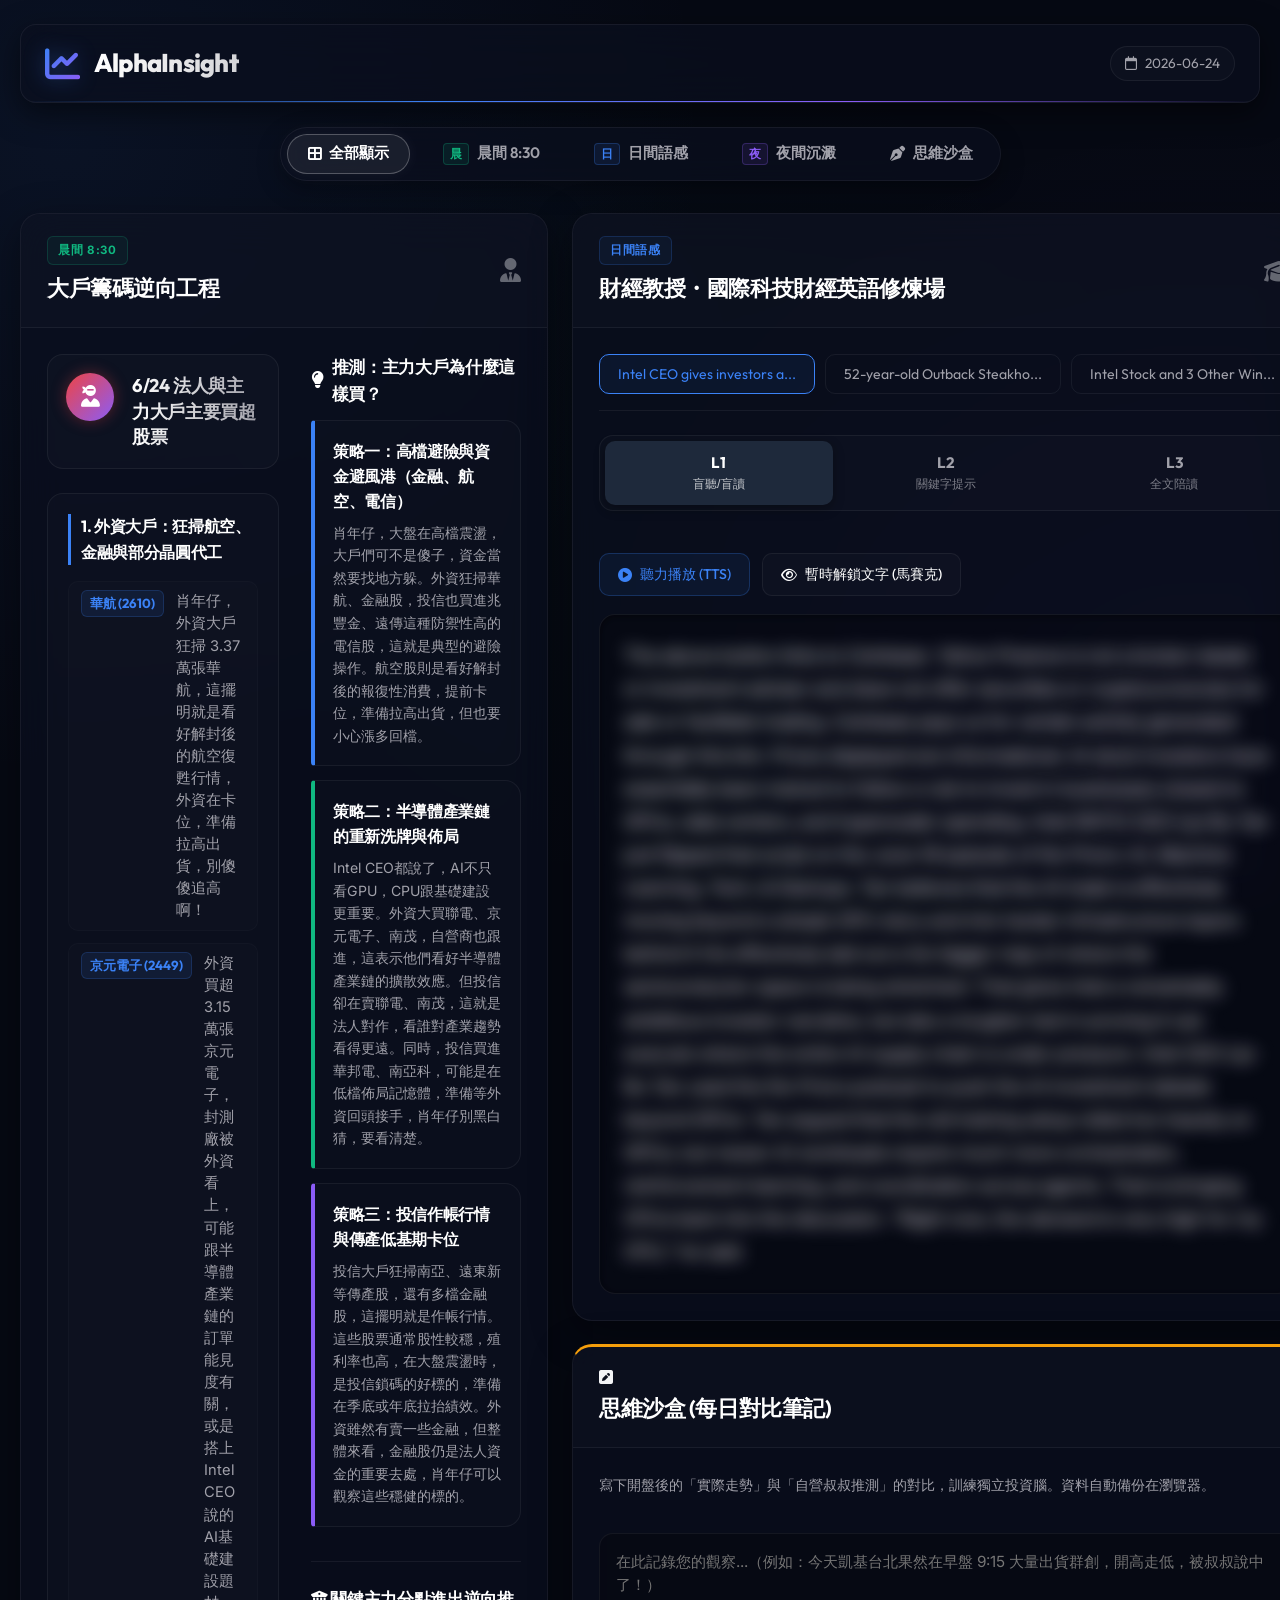
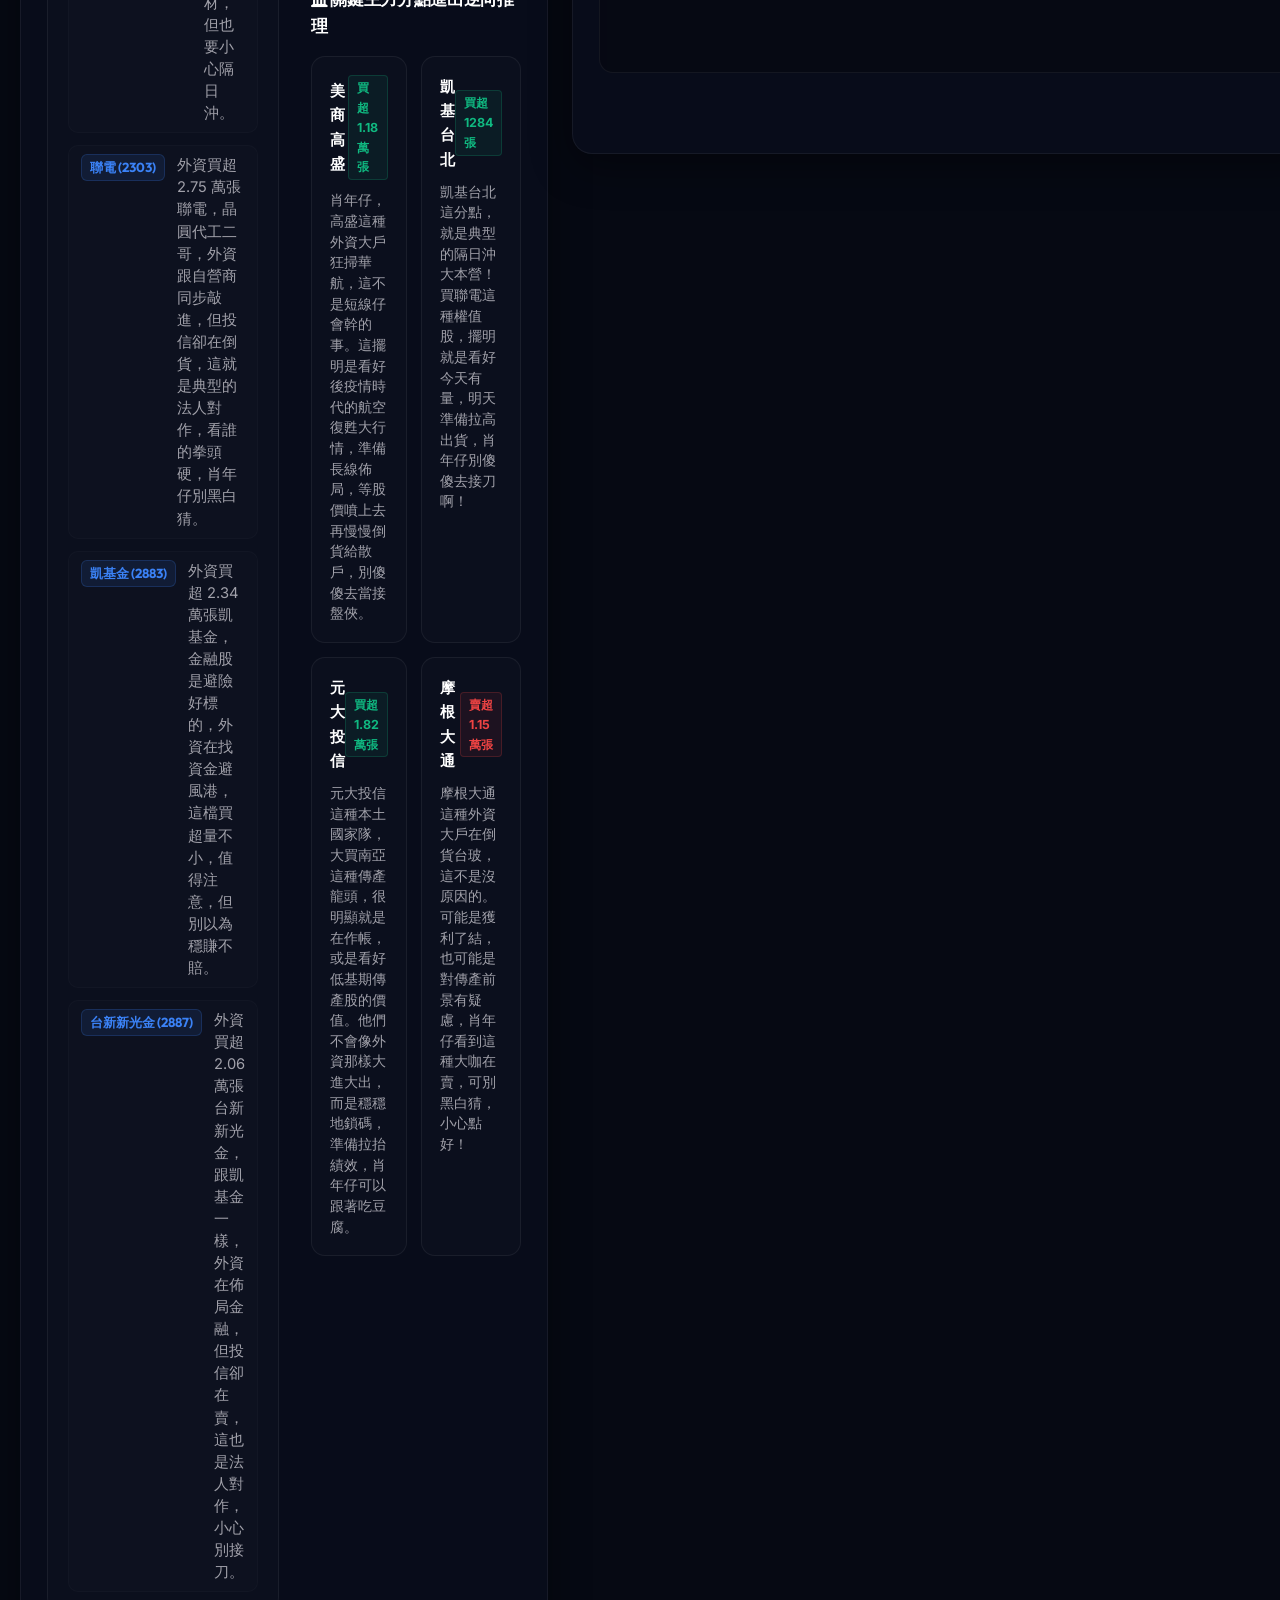
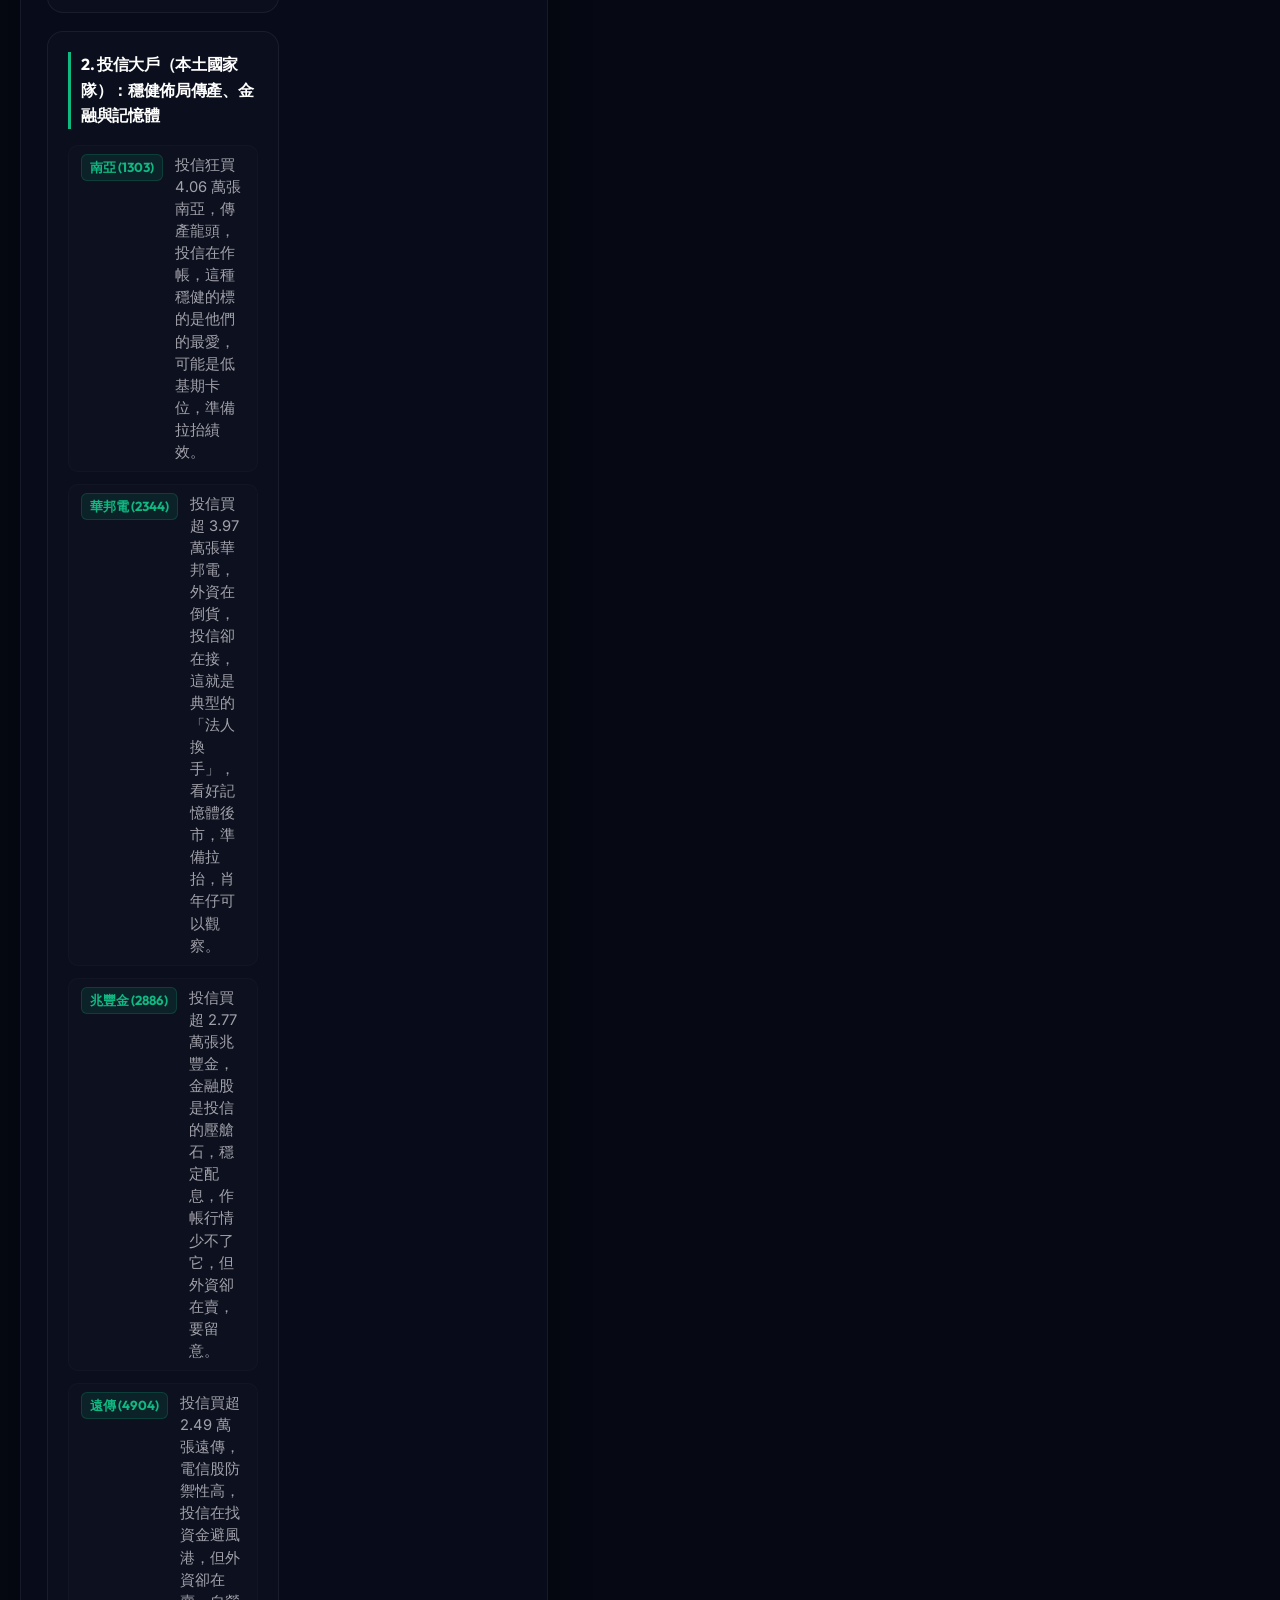
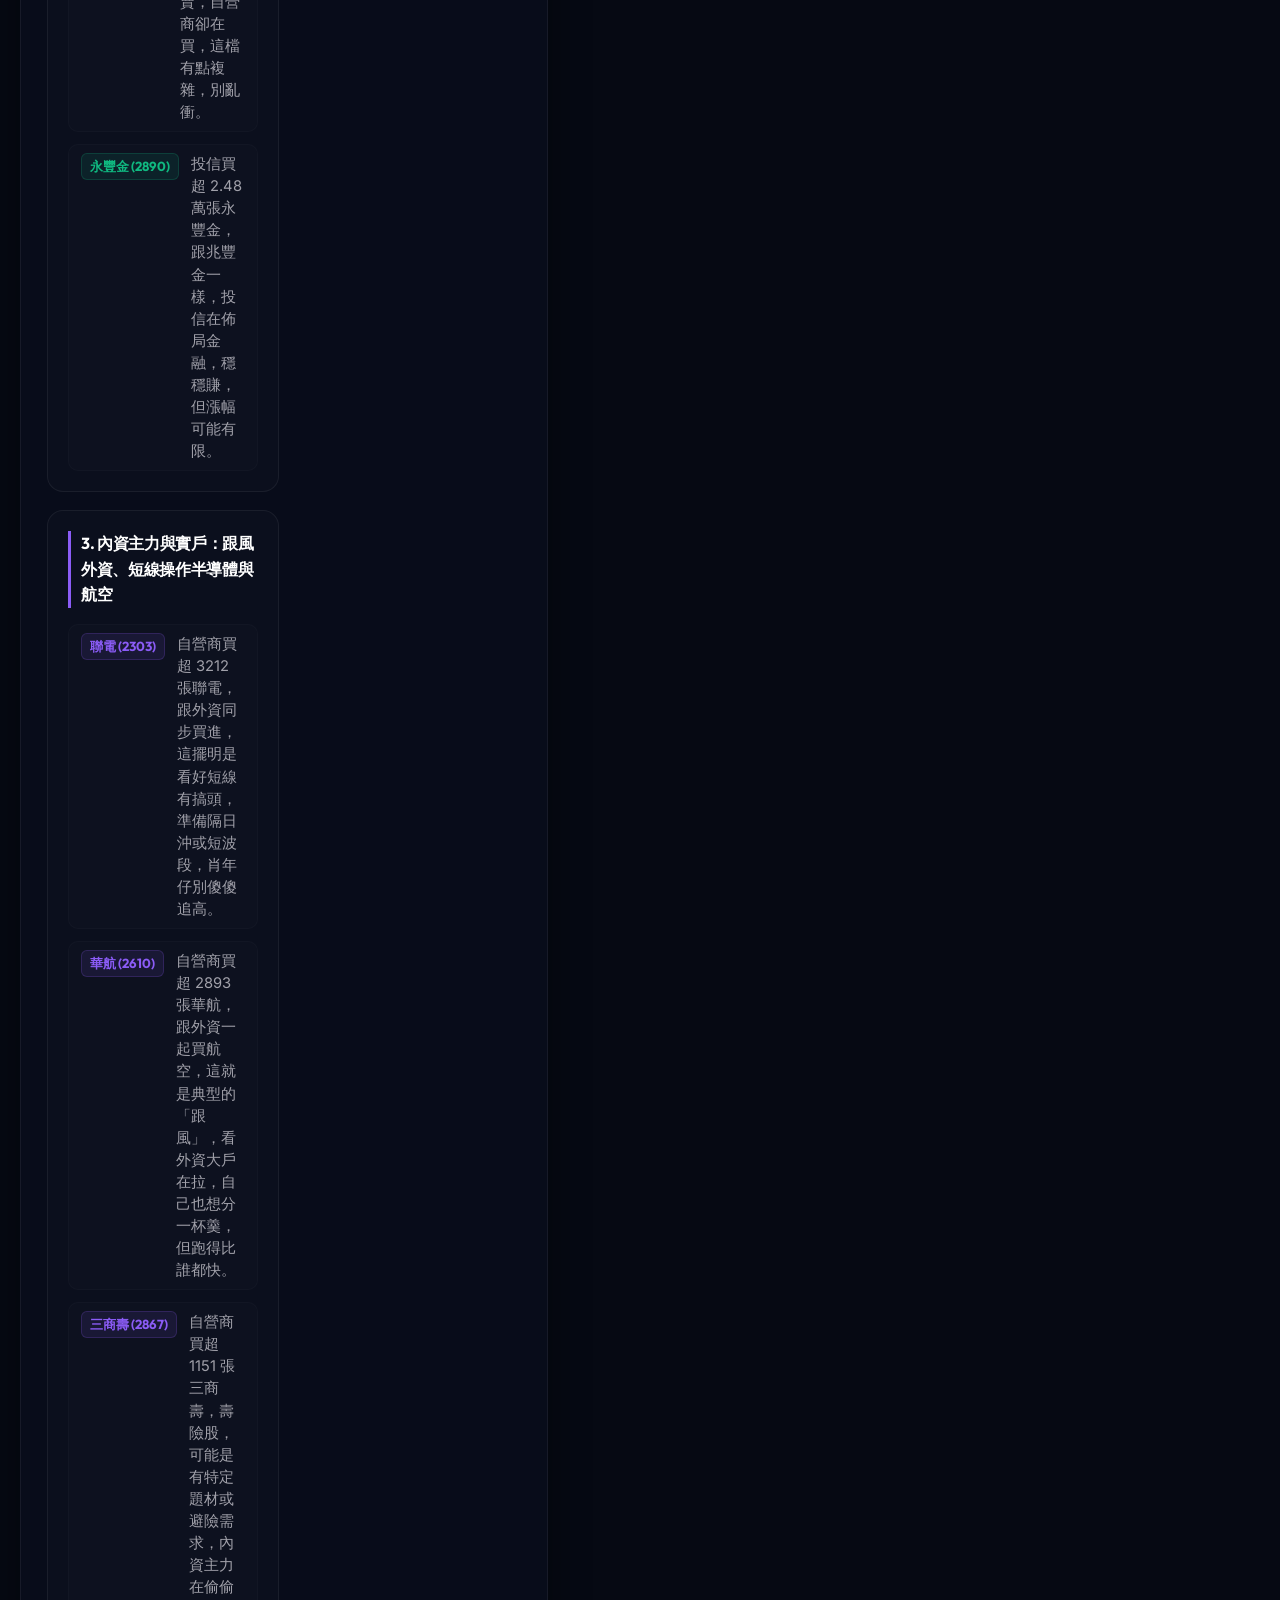
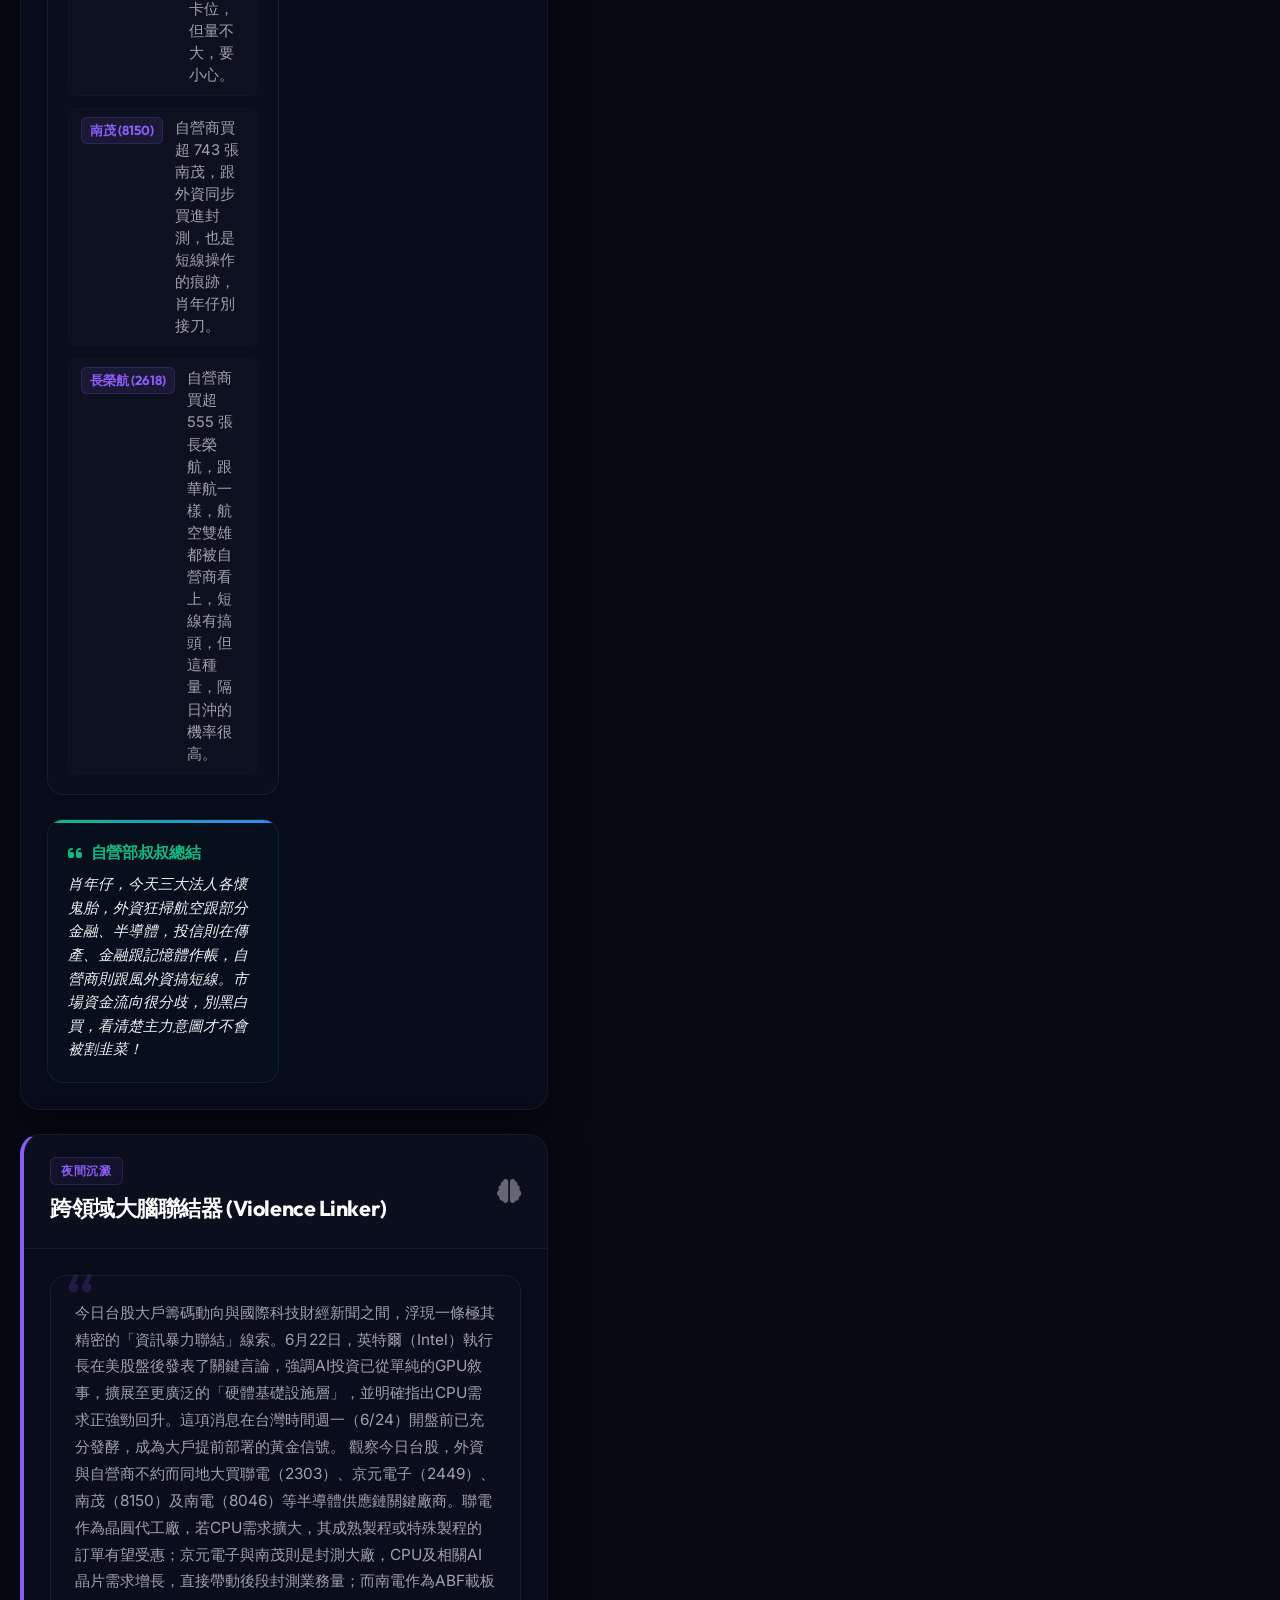
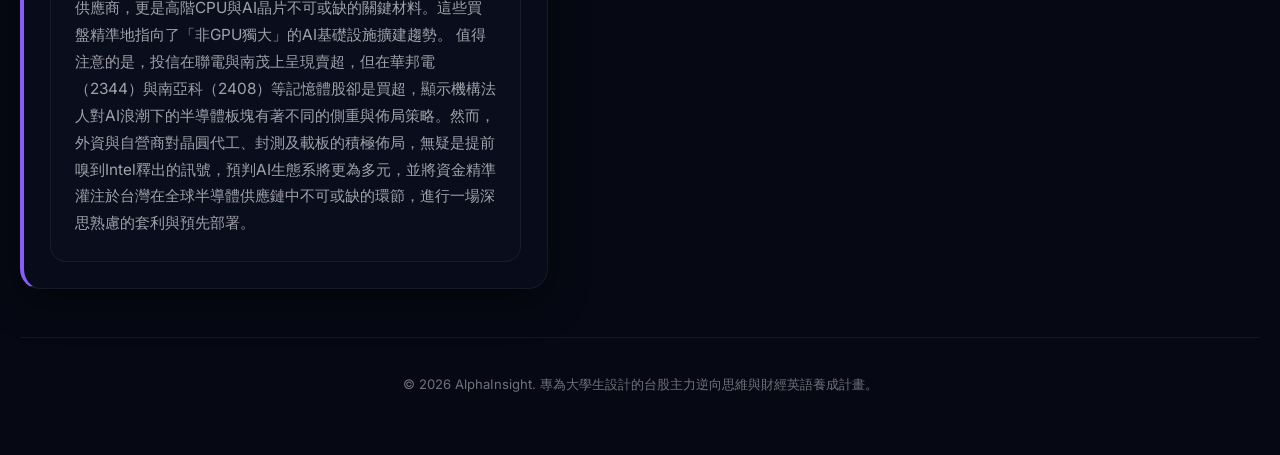
==== index.html @ b0c9b26d "Deploying to gh-pages from @ uni-cpu586/alphainsight@78f1c4bc08193bff421b26af1b3783ebb922b5e4 🚀" ====
<!DOCTYPE html>
<html lang="zh-TW">
<head>
    <meta charset="UTF-8">
    <meta name="viewport" content="width=device-width, initial-scale=1.0">
    <title>AlphaInsight</title>
    <meta name="description" content="結合台股大戶操盤思維逆向工程與國際財經科技英語語感訓練的單頁 Dashboard。">
    <!-- Google Fonts -->
    <link rel="preconnect" href="https://fonts.googleapis.com">
    <link rel="preconnect" href="https://fonts.gstatic.com" crossorigin>
    <link href="https://fonts.googleapis.com/css2?family=Inter:wght@300;400;500;600;700&family=Outfit:wght@400;500;600;700;800&display=swap" rel="stylesheet">
    <!-- FontAwesome for icons -->
    <link rel="stylesheet" href="https://cdnjs.cloudflare.com/ajax/libs/font-awesome/6.4.0/css/all.min.css">
    <link rel="stylesheet" href="style.css">
</head>
<body>
    <div class="app-container">
        <!-- Header -->
        <header class="app-header">
            <div class="logo-area">
                <i class="fa-solid fa-chart-line logo-icon"></i>
                <div class="logo-text">
                    <h1>AlphaInsight</h1>
                </div>
            </div>
            <div class="header-meta">
                <div class="meta-item">
                    <i class="fa-regular fa-calendar"></i>
                    <span id="insight-date">讀取中...</span>
                </div>
            </div>
        </header>

        <!-- View Selector / Nav Tabs -->
        <nav class="view-selector-container">
            <div class="view-tabs">
                <button class="view-tab-btn active" data-view="all">
                    <i class="fa-solid fa-border-all"></i> 全部顯示
                </button>
                <button class="view-tab-btn" data-view="morning">
                    <span class="view-badge view-badge-morning">晨</span> 晨間 8:30
                </button>
                <button class="view-tab-btn" data-view="english">
                    <span class="view-badge view-badge-daytime">日</span> 日間語感
                </button>
                <button class="view-tab-btn" data-view="night">
                    <span class="view-badge view-badge-night">夜</span> 夜間沉澱
                </button>
                <button class="view-tab-btn" data-view="sandbox">
                    <i class="fa-solid fa-pen-nib"></i> 思維沙盒
                </button>
            </div>
        </nav>

        <!-- Main Dashboard Layout -->
        <main class="app-main">
            <!-- Left Column: Stocks & Links -->
            <div class="main-column left-column">
                
                <!-- Section 1: Morning Stock Uncle -->
                <section class="dashboard-card stock-section" id="morning-stock">
                    <div class="card-header">
                        <div class="card-title">
                            <span class="badge badge-morning">晨間 8:30</span>
                            <h2>大戶籌碼逆向工程</h2>
                        </div>
                        <i class="fa-solid fa-user-tie header-card-icon"></i>
                    </div>
                    
                    <div class="card-content morning-content-grid">
                        <div class="morning-left-col">
                            <!-- Uncle Sentiment -->
                            <div class="uncle-sentiment-box">
                                <div class="uncle-avatar">
                                    <i class="fa-solid fa-user-ninja"></i>
                                </div>
                                <div class="sentiment-speech">
                                    <h3 id="uncle-report-header" class="report-header">正在逆向分析主力籌碼中...</h3>
                                </div>
                            </div>

                            <!-- Buyer Groups Section -->
                            <div class="uncle-report-section">
                                <div id="buyer-groups-container" class="buyer-groups-grid">
                                    <div class="loading-spinner"><i class="fa-solid fa-circle-notch fa-spin"></i> 正在生成大戶分組明細...</div>
                                </div>
                            </div>

                            <!-- Summary Section -->
                            <div class="uncle-summary-box" id="uncle-summary-container">
                                <h4><i class="fa-solid fa-quote-left"></i> 自營部叔叔總結</h4>
                                <p id="uncle-summary-text">正在整合操盤思維...</p>
                            </div>
                        </div>

                        <div class="morning-right-col">
                            <!-- Strategic Rationale Section -->
                            <div class="uncle-report-section strategies-section">
                                <h3><i class="fa-solid fa-lightbulb"></i> 推測：主力大戶為什麼這樣買？</h3>
                                <div id="strategies-container" class="strategies-grid">
                                    <div class="loading-spinner"><i class="fa-solid fa-circle-notch fa-spin"></i> 正在剖析大戶操盤策略...</div>
                                </div>
                            </div>

                            <!-- Top Brokerage Analysis list -->
                            <div class="analysis-group brokerage-tracker-group">
                                <h3 class="brokerage-tracker-title"><i class="fa-solid fa-building-columns"></i> 關鍵主力分點進出逆向推理</h3>
                                <div id="brokerages-list" class="brokerage-grid">
                                    <div class="loading-spinner"><i class="fa-solid fa-circle-notch fa-spin"></i> 載入分點資料中...</div>
                                </div>
                            </div>
                        </div>
                    </div>
                </section>

                <!-- Section 3: Night Market Linker -->
                <section class="dashboard-card linker-section" id="night-linker">
                    <div class="card-header">
                        <div class="card-title">
                            <span class="badge badge-night">夜間沉澱</span>
                            <h2>跨領域大腦聯結器 (Violence Linker)</h2>
                        </div>
                        <i class="fa-solid fa-brain header-card-icon"></i>
                    </div>
                    <div class="card-content">
                        <p id="linker-insight-text" class="linker-text">
                            正在暴力聯結晨間台股大戶動作與國際科技新聞...
                        </p>
                    </div>
                </section>

            </div>

            <!-- Right Column: English Professor & Sandbox -->
            <div class="main-column right-column">
                
                <!-- Section 2: Daytime English Professor -->
                <section class="dashboard-card english-section" id="daytime-english">
                    <div class="card-header">
                        <div class="card-title">
                            <span class="badge badge-daytime">日間語感</span>
                            <h2>財經教授・國際科技財經英語修煉場</h2>
                        </div>
                        <i class="fa-solid fa-graduation-cap header-card-icon"></i>
                    </div>

                    <div class="card-content">
                        <!-- News Selector (if multiple news items exist) -->
                        <div class="news-tabs" id="news-selector">
                            <!-- Dynamically loaded tabs -->
                        </div>

                        <!-- Level Switcher -->
                        <div class="level-switcher">
                            <button class="level-btn active" id="btn-level1" data-level="1">
                                <span class="btn-num">L1</span>
                                <span class="btn-txt">盲聽/盲讀</span>
                            </button>
                            <button class="level-btn" id="btn-level2" data-level="2">
                                <span class="btn-num">L2</span>
                                <span class="btn-txt">關鍵字提示</span>
                            </button>
                            <button class="level-btn" id="btn-level3" data-level="3">
                                <span class="btn-num">L3</span>
                                <span class="btn-txt">全文陪讀</span>
                            </button>
                        </div>

                        <!-- Training Area -->
                        <div class="training-display">
                            
                            <!-- Level 1: Blind Reading & Listening -->
                            <div class="level-panel active" id="panel-level1">
                                <div class="blind-controls">
                                    <button class="control-btn play-btn" id="tts-play-btn" title="播放語音">
                                        <i class="fa-solid fa-circle-play"></i> 聽力播放 (TTS)
                                    </button>
                                    <button class="control-btn stop-btn" id="tts-stop-btn" title="停止播放" style="display:none;">
                                        <i class="fa-solid fa-circle-stop"></i> 停止
                                    </button>
                                    <button class="control-btn peek-btn" id="peek-btn">
                                        <i class="fa-regular fa-eye"></i> 暫時解鎖文字 (馬賽克)
                                    </button>
                                </div>
                                <div class="blind-text-container">
                                    <div class="blind-text blur-effect" id="blind-passage">
                                        Loading passage...
                                    </div>
                                </div>
                            </div>

                            <!-- Level 2: Keywords & Context -->
                            <div class="level-panel" id="panel-level2">
                                <!-- Background Context -->
                                <div class="context-box">
                                    <h4><i class="fa-solid fa-circle-info"></i> 教授的白話背景提示</h4>
                                    <p id="prof-context">載入中...</p>
                                </div>
                                
                                <!-- Keyword Cards Grid -->
                                <h4><i class="fa-solid fa-tags"></i> 核心產業英語單字 (點擊翻牌)</h4>
                                <div class="keyword-grid" id="keywords-container">
                                    <!-- Dynamic Keyword Cards -->
                                </div>
                            </div>

                            <!-- Level 3: Full Read-Along -->
                            <div class="level-panel" id="panel-level3">
                                <div class="helper-tip">
                                    <i class="fa-regular fa-lightbulb"></i> 點擊任何一個英文句子，右側或下方將浮現結合產業背景的白話中文翻譯。
                                </div>
                                <div class="read-along-container">
                                    <div class="english-passage-interactive" id="interactive-passage">
                                        <!-- Sentences loaded dynamically -->
                                    </div>
                                    <div class="translation-side-panel" id="translation-panel">
                                        <div class="translation-panel-header">
                                            <i class="fa-solid fa-language"></i> 教授對話式翻譯
                                        </div>
                                        <div class="translation-panel-content" id="translation-content">
                                            點擊英文句子即可獲得白話翻譯。
                                        </div>
                                    </div>
                                </div>
                            </div>

                        </div>
                    </div>
                </section>

                <!-- Sandbox Notes Box -->
                <section class="dashboard-card sandbox-card" id="sandbox">
                    <div class="card-header">
                        <div class="card-title">
                            <i class="fa-solid fa-square-pen"></i>
                            <h2>思維沙盒 (每日對比筆記)</h2>
                        </div>
                    </div>
                    <div class="card-content">
                        <div class="sandbox-intro">
                            寫下開盤後的「實際走勢」與「自營叔叔推測」的對比，訓練獨立投資腦。資料自動備份在瀏覽器。
                        </div>
                        <textarea id="sandbox-textarea" placeholder="在此記錄您的觀察...（例如：今天凱基台北果然在早盤 9:15 大量出貨群創，開高走低，被叔叔說中了！）"></textarea>
                        <div class="sandbox-footer">
                            <span id="save-status"><i class="fa-solid fa-cloud-arrow-up"></i> 已即時儲存至本機</span>
                        </div>
                    </div>
                </section>

            </div>
        </main>

        <!-- Footer -->
        <footer class="app-footer">
            <p>&copy; 2026 AlphaInsight. 專為大學生設計的台股主力逆向思維與財經英語養成計畫。</p>
        </footer>
    </div>

    <!-- App JS -->
    <script src="app.js"></script>
</body>
</html>
---- style.css ----
/* ==========================================================================
   AlphaInsight Core Design System & CSS Stylesheet
   Theme: Sleek Sci-Fi Dark Mode (Glassmorphism & Neon Accents)
   ========================================================================== */

/* Variables */
:root {
    --bg-main: #060913;
    --bg-card: rgba(10, 15, 30, 0.7);
    --border-color: rgba(255, 255, 255, 0.06);
    --border-hover: rgba(255, 255, 255, 0.15);
    
    --text-primary: #f3f4f6;
    --text-secondary: #a1a1aa;
    --text-muted: #71717a;
    
    /* Neon Accent Colors */
    --neon-green: #10b981;
    --neon-green-glow: rgba(16, 185, 129, 0.15);
    --neon-blue: #3b82f6;
    --neon-blue-glow: rgba(59, 130, 246, 0.15);
    --neon-red: #ef4444;
    --neon-red-glow: rgba(239, 68, 68, 0.15);
    --neon-purple: #8b5cf6;
    --neon-purple-glow: rgba(139, 92, 246, 0.15);
    --neon-amber: #f59e0b;
    --neon-amber-glow: rgba(245, 158, 11, 0.15);
    
    /* Transitions */
    --transition-smooth: all 0.3s cubic-bezier(0.4, 0, 0.2, 1);
}

/* Base Settings & Ambient Lighting */
* {
    margin: 0;
    padding: 0;
    box-sizing: border-box;
}

body {
    background-color: var(--bg-main);
    background-image: 
        radial-gradient(circle at 5% 15%, rgba(59, 130, 246, 0.08) 0%, transparent 45%),
        radial-gradient(circle at 95% 85%, rgba(139, 92, 246, 0.08) 0%, transparent 45%),
        radial-gradient(circle at 50% 50%, rgba(16, 185, 129, 0.02) 0%, transparent 60%);
    background-attachment: fixed;
    color: var(--text-primary);
    font-family: 'Inter', -apple-system, BlinkMacSystemFont, "Segoe UI", Roboto, sans-serif;
    min-height: 100vh;
    line-height: 1.6;
    overflow-x: hidden;
}

h1, h2, h3, h4, h5, h6 {
    font-family: 'Outfit', sans-serif;
    font-weight: 600;
    letter-spacing: -0.02em;
}

/* Custom Scrollbars */
::-webkit-scrollbar {
    width: 6px;
    height: 6px;
}
::-webkit-scrollbar-track {
    background: var(--bg-main);
}
::-webkit-scrollbar-thumb {
    background: #1e293b;
    border-radius: 3px;
}
::-webkit-scrollbar-thumb:hover {
    background: #334155;
}

/* Layout Container */
.app-container {
    max-width: 1440px;
    margin: 0 auto;
    padding: 24px 20px;
    display: flex;
    flex-direction: column;
    gap: 24px;
}

/* Header */
.app-header {
    display: flex;
    justify-content: space-between;
    align-items: center;
    padding: 18px 24px;
    background: var(--bg-card);
    backdrop-filter: blur(20px);
    -webkit-backdrop-filter: blur(20px);
    border: 1px solid var(--border-color);
    border-radius: 16px;
    box-shadow: 0 10px 30px rgba(0, 0, 0, 0.5);
    position: relative;
    overflow: hidden;
}

.app-header::after {
    content: '';
    position: absolute;
    bottom: 0;
    left: 0;
    width: 100%;
    height: 1px;
    background: linear-gradient(to right, transparent, var(--neon-blue), var(--neon-purple), transparent);
}

.logo-area {
    display: flex;
    align-items: center;
    gap: 14px;
}

.logo-icon {
    font-size: 2.2rem;
    background: linear-gradient(135deg, var(--neon-blue), var(--neon-purple));
    -webkit-background-clip: text;
    -webkit-text-fill-color: transparent;
    filter: drop-shadow(0 0 10px rgba(59, 130, 246, 0.4));
}

.logo-text h1 {
    font-size: 1.6rem;
    font-weight: 800;
    letter-spacing: -0.03em;
    background: linear-gradient(to right, #ffffff, #d4d4d8);
    -webkit-background-clip: text;
    -webkit-text-fill-color: transparent;
}

.logo-text p {
    font-size: 0.8rem;
    color: var(--text-secondary);
    font-weight: 500;
    letter-spacing: 0.02em;
}

.header-meta {
    display: flex;
    gap: 16px;
    align-items: center;
}

.meta-item {
    font-size: 0.85rem;
    color: var(--text-secondary);
    display: flex;
    align-items: center;
    gap: 8px;
    padding: 6px 14px;
    background: rgba(255, 255, 255, 0.02);
    border-radius: 30px;
    border: 1px solid var(--border-color);
    font-family: 'Outfit', sans-serif;
}

/* Dashboard Columns Layout */
.app-main {
    display: grid;
    grid-template-columns: 1.15fr 1fr;
    gap: 24px;
}

@media (max-width: 1080px) {
    .app-main {
        grid-template-columns: 1fr;
    }
}

.main-column {
    display: flex;
    flex-direction: column;
    gap: 24px;
}

/* Premium Dashboard Card Base */
.dashboard-card {
    background: var(--bg-card);
    backdrop-filter: blur(20px);
    -webkit-backdrop-filter: blur(20px);
    border: 1px solid var(--border-color);
    border-radius: 20px;
    box-shadow: 0 12px 40px rgba(0, 0, 0, 0.4);
    transition: var(--transition-smooth);
    display: flex;
    flex-direction: column;
    overflow: hidden;
    position: relative;
}

.dashboard-card:hover {
    transform: translateY(-2px);
    border-color: rgba(255, 255, 255, 0.12);
}

/* Accent Glows for Cards */
.stock-section:hover {
    box-shadow: 0 0 40px rgba(16, 185, 129, 0.08), 0 12px 40px rgba(0, 0, 0, 0.5);
    border-color: rgba(16, 185, 129, 0.25);
}

.english-section:hover {
    box-shadow: 0 0 40px rgba(59, 130, 246, 0.08), 0 12px 40px rgba(0, 0, 0, 0.5);
    border-color: rgba(59, 130, 246, 0.25);
}

.linker-section:hover {
    box-shadow: 0 0 40px rgba(139, 92, 246, 0.08), 0 12px 40px rgba(0, 0, 0, 0.5);
    border-color: rgba(139, 92, 246, 0.25);
}

.sandbox-card:hover {
    box-shadow: 0 0 40px rgba(245, 158, 11, 0.08), 0 12px 40px rgba(0, 0, 0, 0.5);
    border-color: rgba(245, 158, 11, 0.25);
}

/* Card Header */
.card-header {
    display: flex;
    justify-content: space-between;
    align-items: center;
    padding: 22px 26px;
    border-bottom: 1px solid var(--border-color);
    background: rgba(255, 255, 255, 0.01);
}

.card-title {
    display: flex;
    flex-direction: column;
    gap: 6px;
}

.card-title h2 {
    font-size: 1.35rem;
    color: #ffffff;
    font-weight: 700;
}

.header-card-icon {
    font-size: 1.5rem;
    color: var(--text-secondary);
    opacity: 0.6;
    transition: var(--transition-smooth);
}

.dashboard-card:hover .header-card-icon {
    opacity: 0.9;
}

.card-content {
    padding: 26px;
    display: flex;
    flex-direction: column;
    gap: 24px;
}

/* Badges */
.badge {
    align-self: flex-start;
    font-size: 0.72rem;
    font-weight: 700;
    text-transform: uppercase;
    padding: 4px 10px;
    border-radius: 6px;
    letter-spacing: 0.06em;
}

.badge-morning {
    background: rgba(16, 185, 129, 0.06);
    color: var(--neon-green);
    border: 1px solid rgba(16, 185, 129, 0.2);
}

.badge-daytime {
    background: rgba(59, 130, 246, 0.06);
    color: var(--neon-blue);
    border: 1px solid rgba(59, 130, 246, 0.2);
}

.badge-night {
    background: rgba(139, 92, 246, 0.06);
    color: var(--neon-purple);
    border: 1px solid rgba(139, 92, 246, 0.2);
}

/* SECTION 1: Stock Uncle - Visual Overhaul */
.uncle-sentiment-box {
    display: flex;
    gap: 18px;
    background: rgba(255, 255, 255, 0.02);
    border: 1px solid var(--border-color);
    border-radius: 16px;
    padding: 18px;
}

.uncle-avatar {
    width: 48px;
    height: 48px;
    border-radius: 50%;
    background: linear-gradient(135deg, var(--neon-red), var(--neon-purple));
    display: flex;
    align-items: center;
    justify-content: center;
    flex-shrink: 0;
    box-shadow: 0 0 15px rgba(239, 68, 68, 0.35);
}

.uncle-avatar i {
    font-size: 1.35rem;
    color: #ffffff;
}

.sentiment-speech {
    display: flex;
    align-items: center;
}

.report-header {
    font-size: 1.15rem;
    font-weight: 700;
    color: #ffffff;
    background: linear-gradient(to right, #ffffff, #a1a1aa);
    -webkit-background-clip: text;
    -webkit-text-fill-color: transparent;
    line-height: 1.4;
}

.buyer-groups-grid {
    display: flex;
    flex-direction: column;
    gap: 18px;
}

.buyer-group-card {
    background: rgba(255, 255, 255, 0.015);
    border: 1px solid var(--border-color);
    border-radius: 16px;
    padding: 20px;
    transition: var(--transition-smooth);
}

.buyer-group-card:hover {
    border-color: rgba(255, 255, 255, 0.1);
    background: rgba(255, 255, 255, 0.025);
}

.buyer-group-title {
    font-size: 1rem;
    font-weight: 700;
    color: #ffffff;
    margin-bottom: 16px;
    border-left: 3px solid var(--neon-blue);
    padding-left: 10px;
}

.buyer-group-card:nth-child(1) .buyer-group-title { border-left-color: var(--neon-blue); }
.buyer-group-card:nth-child(2) .buyer-group-title { border-left-color: var(--neon-green); }
.buyer-group-card:nth-child(3) .buyer-group-title { border-left-color: var(--neon-purple); }

.buyer-stocks-list {
    display: flex;
    flex-direction: column;
    gap: 12px;
}

/* High-tech Stock Widget Row */
.buyer-stock-item {
    display: flex;
    align-items: flex-start;
    gap: 12px;
    font-size: 0.92rem;
    padding: 8px 12px;
    border-radius: 10px;
    background: rgba(255, 255, 255, 0.01);
    border: 1px solid rgba(255, 255, 255, 0.02);
    transition: var(--transition-smooth);
}

.buyer-stock-item:hover {
    background: rgba(255, 255, 255, 0.03);
    border-color: rgba(255, 255, 255, 0.08);
}

.buyer-stock-name {
    font-weight: 700;
    color: #ffffff;
    font-family: 'Outfit', sans-serif;
    background: rgba(59, 130, 246, 0.1);
    color: var(--neon-blue);
    border: 1px solid rgba(59, 130, 246, 0.2);
    padding: 2px 8px;
    border-radius: 6px;
    font-size: 0.82rem;
    white-space: nowrap;
    display: inline-block;
}

.buyer-group-card:nth-child(2) .buyer-stock-name {
    color: var(--neon-green);
    background: rgba(16, 185, 129, 0.1);
    border-color: rgba(16, 185, 129, 0.2);
}

.buyer-group-card:nth-child(3) .buyer-stock-name {
    color: var(--neon-purple);
    background: rgba(139, 92, 246, 0.1);
    border-color: rgba(139, 92, 246, 0.2);
}

.buyer-stock-desc {
    color: var(--text-secondary);
    line-height: 1.5;
    flex-grow: 1;
}

/* Strategic Rationale Section */
.strategies-section h3 {
    font-size: 1.05rem;
    color: #ffffff;
    margin-bottom: 12px;
    display: flex;
    align-items: center;
    gap: 8px;
}

.strategies-grid {
    display: flex;
    flex-direction: column;
    gap: 14px;
}

.strategy-card {
    background: rgba(255, 255, 255, 0.012);
    border: 1px solid var(--border-color);
    border-left: 4px solid var(--neon-blue);
    border-radius: 4px 16px 16px 4px;
    padding: 18px;
    transition: var(--transition-smooth);
}

.strategy-card:nth-child(1) { border-left-color: var(--neon-blue); }
.strategy-card:nth-child(2) { border-left-color: var(--neon-green); }
.strategy-card:nth-child(3) { border-left-color: var(--neon-purple); }

.strategy-card:hover {
    background: rgba(255, 255, 255, 0.035);
    border-color: rgba(255, 255, 255, 0.12);
}

.strategy-title {
    font-size: 0.98rem;
    font-weight: 700;
    color: #ffffff;
    margin-bottom: 8px;
}

.strategy-content {
    font-size: 0.88rem;
    color: var(--text-secondary);
    line-height: 1.6;
}

/* Summary Box */
.uncle-summary-box {
    background: rgba(16, 185, 129, 0.02);
    border: 1px solid rgba(16, 185, 129, 0.12);
    border-radius: 16px;
    padding: 20px;
    position: relative;
    overflow: hidden;
}

.uncle-summary-box::before {
    content: '';
    position: absolute;
    top: 0;
    left: 0;
    width: 100%;
    height: 3px;
    background: linear-gradient(to right, var(--neon-green), var(--neon-blue));
}

.uncle-summary-box h4 {
    color: var(--neon-green);
    font-size: 1rem;
    margin-bottom: 8px;
    display: flex;
    align-items: center;
    gap: 8px;
}

.uncle-summary-box p {
    font-size: 0.92rem;
    color: var(--text-primary);
    line-height: 1.6;
    font-style: italic;
}

/* Brokerage Tracker Panel */
.brokerage-tracker-group {
    border-top: 1px solid var(--border-color);
    padding-top: 24px;
    margin-top: 10px;
}

.brokerage-tracker-title {
    font-size: 1.05rem !important;
    color: #ffffff !important;
    margin-bottom: 16px;
}

.brokerage-grid {
    display: grid;
    grid-template-columns: 1fr 1fr;
    gap: 14px;
}

@media (max-width: 640px) {
    .brokerage-grid {
        grid-template-columns: 1fr;
    }
}

.brokerage-card {
    background: rgba(255, 255, 255, 0.015);
    border: 1px solid var(--border-color);
    border-radius: 14px;
    padding: 18px;
    display: flex;
    flex-direction: column;
    gap: 10px;
    transition: var(--transition-smooth);
}

.brokerage-card:hover {
    border-color: rgba(255, 255, 255, 0.1);
    background: rgba(255, 255, 255, 0.03);
}

.brokerage-card-meta {
    display: flex;
    justify-content: space-between;
    align-items: center;
}

.brokerage-name {
    font-weight: 700;
    font-family: 'Outfit', sans-serif;
    color: #ffffff;
    font-size: 0.95rem;
}

.brokerage-action {
    font-size: 0.78rem;
    font-weight: 700;
    padding: 2px 8px;
    border-radius: 4px;
}

.action-buy {
    background: rgba(16, 185, 129, 0.08);
    color: var(--neon-green);
    border: 1px solid rgba(16, 185, 129, 0.2);
}

.action-sell {
    background: rgba(239, 68, 68, 0.08);
    color: var(--neon-red);
    border: 1px solid rgba(239, 68, 68, 0.2);
}

.uncle-logic-text {
    font-size: 0.86rem;
    color: var(--text-secondary);
    line-height: 1.5;
}

/* SECTION 2: English Professor - Tabs & Levels */
.news-tabs {
    display: flex;
    gap: 10px;
    border-bottom: 1px solid var(--border-color);
    padding-bottom: 16px;
    overflow-x: auto;
}

.news-tab {
    background: transparent;
    border: 1px solid var(--border-color);
    color: var(--text-secondary);
    padding: 10px 18px;
    border-radius: 10px;
    cursor: pointer;
    font-family: 'Outfit', sans-serif;
    font-size: 0.88rem;
    white-space: nowrap;
    transition: var(--transition-smooth);
}

.news-tab:hover {
    color: #ffffff;
    border-color: rgba(255, 255, 255, 0.2);
    background: rgba(255, 255, 255, 0.02);
}

.news-tab.active {
    background: rgba(59, 130, 246, 0.08);
    color: var(--neon-blue);
    border-color: var(--neon-blue);
}

.level-switcher {
    display: grid;
    grid-template-columns: 1fr 1fr 1fr;
    background: rgba(255, 255, 255, 0.015);
    border: 1px solid var(--border-color);
    padding: 5px;
    border-radius: 14px;
}

.level-btn {
    background: transparent;
    border: none;
    color: var(--text-secondary);
    padding: 12px;
    cursor: pointer;
    border-radius: 10px;
    display: flex;
    flex-direction: column;
    align-items: center;
    gap: 4px;
    transition: var(--transition-smooth);
}

.level-btn:hover {
    color: #ffffff;
    background: rgba(255, 255, 255, 0.03);
}

.level-btn.active {
    background: #1e293b;
    color: #ffffff;
    box-shadow: 0 4px 12px rgba(0, 0, 0, 0.3);
}

.btn-num {
    font-weight: 700;
    font-size: 0.95rem;
    font-family: 'Outfit', sans-serif;
}

.btn-txt {
    font-size: 0.78rem;
    opacity: 0.75;
}

/* Panels */
.level-panel {
    display: none;
    flex-direction: column;
    gap: 18px;
    margin-top: 18px;
}

.level-panel.active {
    display: flex;
}

/* L1 Panel: Blind Mode */
.blind-controls {
    display: flex;
    gap: 12px;
}

.control-btn {
    background: rgba(255, 255, 255, 0.02);
    border: 1px solid var(--border-color);
    color: #ffffff;
    padding: 11px 18px;
    border-radius: 10px;
    cursor: pointer;
    font-size: 0.88rem;
    display: flex;
    align-items: center;
    gap: 8px;
    transition: var(--transition-smooth);
    font-family: 'Outfit', sans-serif;
    font-weight: 500;
}

.control-btn:hover {
    background: rgba(255, 255, 255, 0.08);
    border-color: rgba(255, 255, 255, 0.2);
}

.play-btn {
    background: rgba(59, 130, 246, 0.08);
    color: var(--neon-blue);
    border-color: rgba(59, 130, 246, 0.25);
}

.play-btn:hover {
    background: rgba(59, 130, 246, 0.2);
}

.stop-btn {
    background: rgba(239, 68, 68, 0.08);
    color: var(--neon-red);
    border-color: rgba(239, 68, 68, 0.25);
}

.stop-btn:hover {
    background: rgba(239, 68, 68, 0.20);
}

.blind-text-container {
    background: rgba(0, 0, 0, 0.25);
    border: 1px solid var(--border-color);
    border-radius: 16px;
    padding: 24px;
    min-height: 140px;
    box-shadow: inset 0 2px 8px rgba(0,0,0,0.4);
}

.blind-text {
    font-size: 1.15rem;
    line-height: 1.8;
    transition: filter 0.4s cubic-bezier(0.4, 0, 0.2, 1);
}

.blur-effect {
    filter: blur(9px);
    user-select: none;
    pointer-events: none;
}

/* L2 Panel: Keywords & Background Context */
.context-box {
    background: rgba(255, 255, 255, 0.02);
    border: 1px solid var(--border-color);
    border-radius: 14px;
    padding: 18px;
}

.context-box h4 {
    color: var(--neon-blue);
    font-size: 1rem;
    margin-bottom: 8px;
    display: flex;
    align-items: center;
    gap: 8px;
}

.context-box p {
    font-size: 0.92rem;
    color: var(--text-secondary);
    line-height: 1.6;
}

.keyword-grid {
    display: grid;
    grid-template-columns: repeat(auto-fill, minmax(170px, 1fr));
    gap: 16px;
    margin-top: 14px;
}

/* 3D Flip Cards */
.keyword-card-wrapper {
    perspective: 1000px;
    height: 180px;
    cursor: pointer;
}

.keyword-card-inner {
    position: relative;
    width: 100%;
    height: 100%;
    text-align: center;
    transition: transform 0.6s cubic-bezier(0.4, 0, 0.2, 1);
    transform-style: preserve-3d;
}

.keyword-card-wrapper.flipped .keyword-card-inner {
    transform: rotateY(180deg);
}

.keyword-card-front, .keyword-card-back {
    position: absolute;
    width: 100%;
    height: 100%;
    backface-visibility: hidden;
    border-radius: 14px;
    border: 1px solid var(--border-color);
    display: flex;
    flex-direction: column;
    justify-content: center;
    align-items: center;
    padding: 14px;
    box-shadow: 0 4px 10px rgba(0,0,0,0.2);
}

.keyword-card-front {
    background: linear-gradient(135deg, rgba(20, 28, 48, 0.6), rgba(10, 15, 30, 0.8));
    color: #ffffff;
}

.keyword-card-front h5 {
    font-size: 1.15rem;
    font-family: 'Outfit', sans-serif;
    color: var(--neon-blue);
}

.keyword-card-front span {
    font-size: 0.78rem;
    color: var(--text-muted);
    margin-top: 6px;
}

.keyword-card-back {
    background: #1e293b;
    color: var(--text-primary);
    transform: rotateY(180deg);
    border-color: rgba(59, 130, 246, 0.3);
    overflow-y: auto;
    justify-content: flex-start;
    padding: 16px 12px;
}

.keyword-card-back p {
    font-size: 0.88rem;
    font-weight: 600;
}

.keyword-card-back span {
    font-size: 0.72rem;
    color: var(--text-secondary);
    margin-top: 6px;
    line-height: 1.4;
}

/* L3 Panel: Split Screen Read-Along Layout */
.helper-tip {
    font-size: 0.82rem;
    color: var(--text-secondary);
    background: rgba(255, 255, 255, 0.02);
    padding: 12px 18px;
    border-radius: 10px;
    border-left: 3px solid var(--neon-blue);
}

.read-along-container {
    display: grid;
    grid-template-columns: 1.25fr 1fr;
    gap: 20px;
}

@media (max-width: 768px) {
    .read-along-container {
        grid-template-columns: 1fr;
    }
    .english-passage-interactive,
    .translation-side-panel {
        max-height: none;
        height: auto;
        overflow-y: visible;
    }
}

.english-passage-interactive {
    font-size: 1.08rem;
    line-height: 1.9;
    color: var(--text-primary);
    background: rgba(0, 0, 0, 0.2);
    border: 1px solid var(--border-color);
    border-radius: 14px;
    padding: 20px;
    max-height: 380px;
    overflow-y: auto;
}

.interactive-sentence {
    cursor: pointer;
    padding: 2px 4px;
    border-radius: 4px;
    transition: var(--transition-smooth);
    display: inline;
}

.interactive-sentence:hover {
    background-color: rgba(59, 130, 246, 0.12);
    color: #ffffff;
}

.interactive-sentence.selected {
    background-color: rgba(59, 130, 246, 0.18);
    border-bottom: 2px solid var(--neon-blue);
    color: #ffffff;
}

/* Interactive Translation Assistant Panel */
.translation-side-panel {
    background: rgba(30, 41, 59, 0.3);
    border: 1px solid var(--border-color);
    border-radius: 14px;
    padding: 20px;
    display: flex;
    flex-direction: column;
    gap: 12px;
    max-height: 380px;
    overflow-y: auto;
}

.translation-panel-header {
    font-size: 0.88rem;
    font-weight: 700;
    color: var(--neon-blue);
    text-transform: uppercase;
    letter-spacing: 0.06em;
    display: flex;
    align-items: center;
    gap: 6px;
    border-bottom: 1px solid var(--border-color);
    padding-bottom: 10px;
}

.translation-panel-content {
    font-size: 0.95rem;
    color: var(--text-primary);
    line-height: 1.7;
}

/* SECTION 3: Night Linker - Overhaul */
.linker-section {
    border-left: 4px solid var(--neon-purple);
}

.linker-text {
    font-size: 0.96rem;
    line-height: 1.75;
    color: var(--text-secondary);
    background: rgba(255, 255, 255, 0.01);
    border: 1px solid var(--border-color);
    border-radius: 16px;
    padding: 24px;
    position: relative;
}

.linker-text::before {
    content: "“";
    font-family: 'Outfit', sans-serif;
    font-size: 4.5rem;
    color: var(--neon-purple);
    opacity: 0.18;
    position: absolute;
    top: -12px;
    left: 14px;
    line-height: 1;
}

/* Sandbox Notes Card */
.sandbox-card {
    border-top: 3px solid var(--neon-amber);
}

.sandbox-intro {
    font-size: 0.88rem;
    color: var(--text-secondary);
    margin-bottom: 12px;
}

#sandbox-textarea {
    width: 100%;
    height: 140px;
    background: rgba(0, 0, 0, 0.25);
    border: 1px solid var(--border-color);
    border-radius: 14px;
    color: #ffffff;
    padding: 16px;
    font-family: inherit;
    font-size: 0.96rem;
    resize: none;
    outline: none;
    line-height: 1.5;
    transition: var(--transition-smooth);
}

#sandbox-textarea:focus {
    border-color: var(--neon-amber);
    box-shadow: 0 0 15px rgba(245, 158, 11, 0.12);
    background: rgba(0, 0, 0, 0.35);
}

.sandbox-footer {
    display: flex;
    justify-content: flex-end;
    margin-top: 10px;
}

#save-status {
    font-size: 0.78rem;
    color: var(--neon-amber);
    display: flex;
    align-items: center;
    gap: 6px;
    opacity: 0;
    transition: opacity 0.5s ease;
}

#save-status.show {
    opacity: 1;
}

/* Footer */
.app-footer {
    text-align: center;
    padding: 36px 0;
    border-top: 1px solid var(--border-color);
    color: var(--text-muted);
    font-size: 0.82rem;
    margin-top: 24px;
}

/* Loading Helper States */
.loading-spinner {
    padding: 30px;
    text-align: center;
    color: var(--text-muted);
    font-size: 0.95rem;
    display: flex;
    align-items: center;
    justify-content: center;
    gap: 10px;
}

/* ==========================================================================
   Premium View Selector & Layout Toggle Styles
   ========================================================================== */

.view-selector-container {
    display: flex;
    justify-content: center;
    margin-bottom: 8px;
}

.view-tabs {
    display: flex;
    gap: 12px;
    padding: 6px;
    background: var(--bg-card);
    backdrop-filter: blur(20px);
    -webkit-backdrop-filter: blur(20px);
    border: 1px solid var(--border-color);
    border-radius: 30px;
    box-shadow: 0 8px 24px rgba(0, 0, 0, 0.3);
}

.view-tab-btn {
    display: flex;
    align-items: center;
    gap: 8px;
    padding: 8px 20px;
    background: transparent;
    border: 1px solid transparent;
    color: var(--text-secondary);
    font-family: 'Outfit', sans-serif;
    font-size: 0.95rem;
    font-weight: 600;
    cursor: pointer;
    border-radius: 20px;
    transition: var(--transition-smooth);
}

.view-tab-btn:hover {
    color: var(--text-primary);
    background: rgba(255, 255, 255, 0.03);
}

.view-tab-btn.active {
    color: #ffffff;
    background: rgba(255, 255, 255, 0.07);
    border-color: rgba(255, 255, 255, 0.15);
}

.view-tab-btn.active[data-view="morning"] {
    border-color: rgba(16, 185, 129, 0.4);
    box-shadow: 0 0 15px rgba(16, 185, 129, 0.15);
}

.view-tab-btn.active[data-view="english"] {
    border-color: rgba(59, 130, 246, 0.4);
    box-shadow: 0 0 15px rgba(59, 130, 246, 0.15);
}

.view-tab-btn.active[data-view="night"] {
    border-color: rgba(139, 92, 246, 0.4);
    box-shadow: 0 0 15px rgba(139, 92, 246, 0.15);
}

.view-tab-btn.active[data-view="sandbox"] {
    border-color: rgba(245, 158, 11, 0.4);
    box-shadow: 0 0 15px rgba(245, 158, 11, 0.15);
}

.view-tab-btn.active[data-view="all"] {
    border-color: rgba(255, 255, 255, 0.25);
    box-shadow: 0 0 15px rgba(255, 255, 255, 0.05);
}

.view-badge {
    font-size: 0.72rem;
    font-weight: 800;
    padding: 2px 6px;
    border-radius: 4px;
}

.view-badge-morning {
    background: rgba(16, 185, 129, 0.1);
    color: var(--neon-green);
    border: 1px solid rgba(16, 185, 129, 0.25);
}

.view-badge-daytime {
    background: rgba(59, 130, 246, 0.1);
    color: var(--neon-blue);
    border: 1px solid rgba(59, 130, 246, 0.25);
}

.view-badge-night {
    background: rgba(139, 92, 246, 0.1);
    color: var(--neon-purple);
    border: 1px solid rgba(139, 92, 246, 0.25);
}

/* Visibility controlling styles */
.app-main.view-morning .left-column {
    display: flex;
}
.app-main.view-morning #night-linker {
    display: none;
}
.app-main.view-morning .right-column {
    display: none;
}

.app-main.view-english .right-column {
    display: flex;
}
.app-main.view-english #sandbox {
    display: none;
}
.app-main.view-english .left-column {
    display: none;
}

.app-main.view-night .left-column {
    display: flex;
}
.app-main.view-night #morning-stock {
    display: none;
}
.app-main.view-night .right-column {
    display: none;
}

.app-main.view-sandbox .right-column {
    display: flex;
}
.app-main.view-sandbox #daytime-english {
    display: none;
}
.app-main.view-sandbox .left-column {
    display: none;
}

.morning-content-grid {
    display: grid;
    grid-template-columns: 1.15fr 1fr;
    gap: 32px;
}

.morning-left-col,
.morning-right-col {
    display: flex;
    flex-direction: column;
    gap: 24px;
}

/* Focused single-column layout style */
.app-main.view-english,
.app-main.view-night,
.app-main.view-sandbox {
    grid-template-columns: 1fr;
    max-width: 900px;
    margin: 0 auto;
    width: 100%;
}

.app-main.view-morning {
    grid-template-columns: 1fr;
    max-width: 1200px;
    margin: 0 auto;
    width: 100%;
}

@media (max-width: 1024px) {
    .morning-content-grid {
        grid-template-columns: 1fr;
        gap: 24px;
    }
}

@media (max-width: 640px) {
    .view-tabs {
        flex-wrap: wrap;
        justify-content: center;
        border-radius: 16px;
        gap: 8px;
        padding: 8px;
    }
    .view-tab-btn {
        padding: 6px 12px;
        font-size: 0.85rem;
    }
}
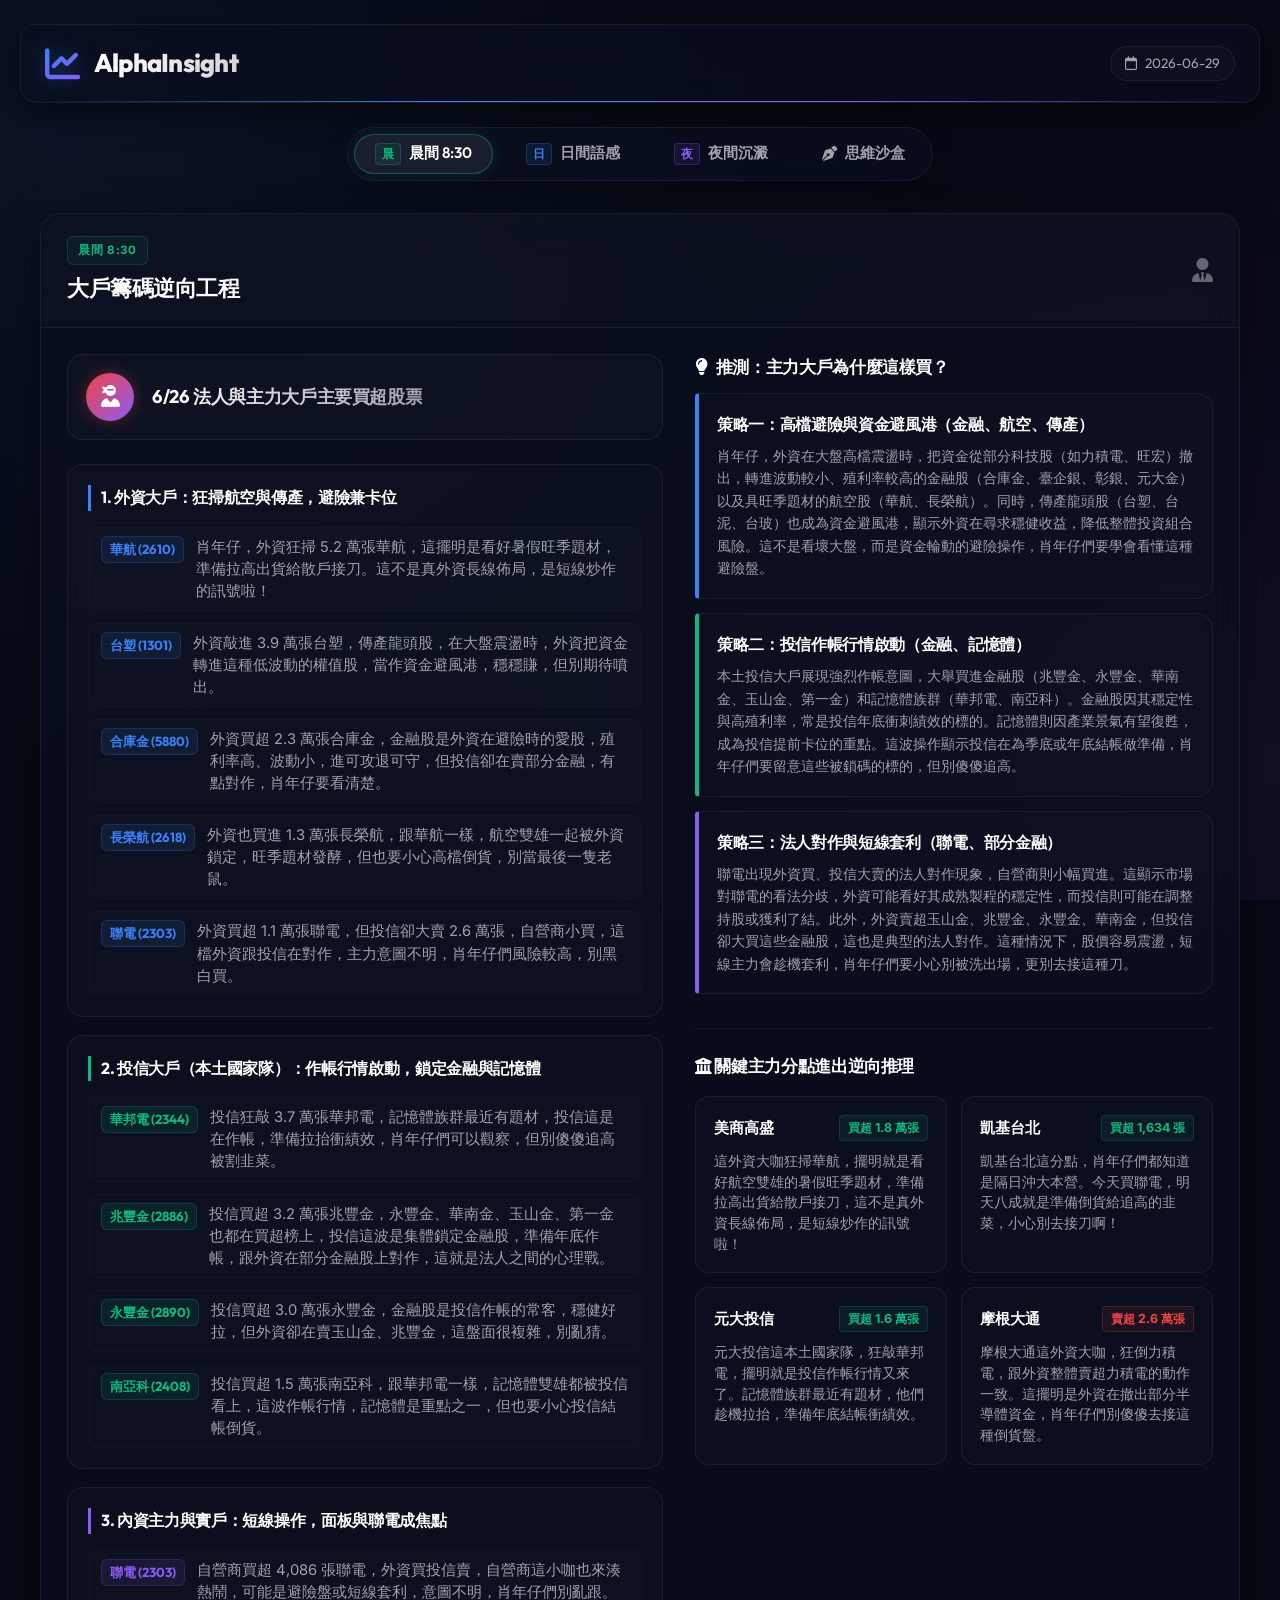
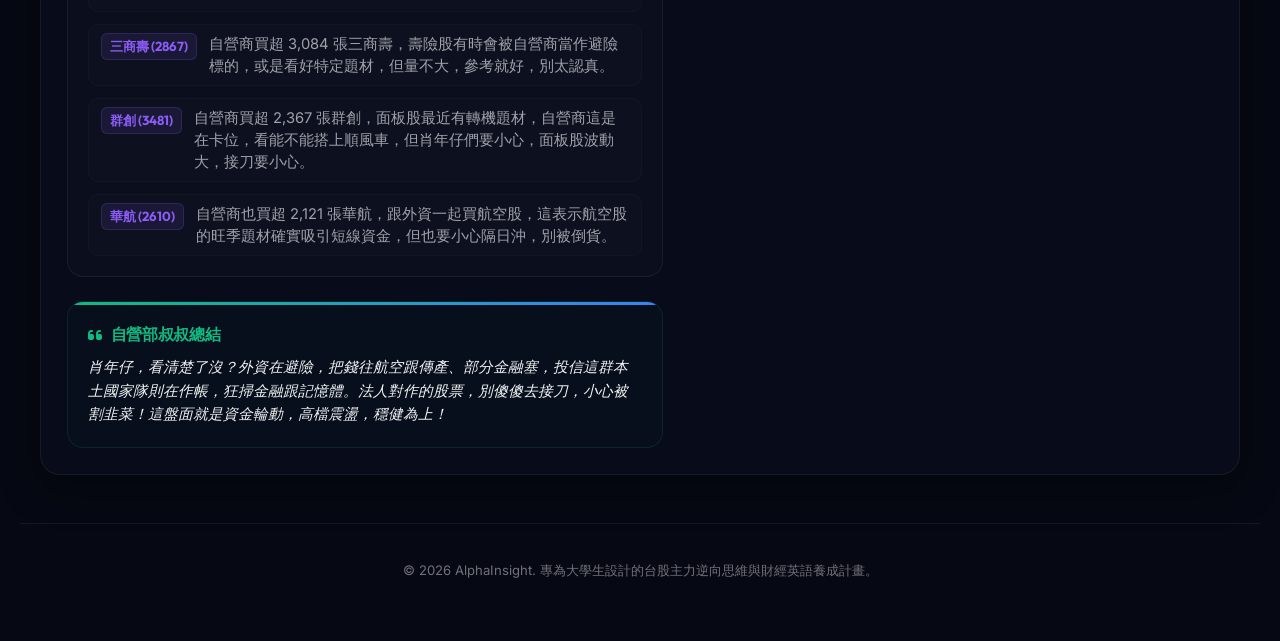
==== commit 68edc62c: "Deploying to gh-pages from @ uni-cpu586/alphainsight@3c658991515eb01f45ad73cfb69320ea8855276f 🚀" ====
--- a/index.html
+++ b/index.html
@@ -34,10 +34,7 @@
         <!-- View Selector / Nav Tabs -->
         <nav class="view-selector-container">
             <div class="view-tabs">
-                <button class="view-tab-btn active" data-view="all">
-                    <i class="fa-solid fa-border-all"></i> 全部顯示
-                </button>
-                <button class="view-tab-btn" data-view="morning">
+                <button class="view-tab-btn active" data-view="morning">
                     <span class="view-badge view-badge-morning">晨</span> 晨間 8:30
                 </button>
                 <button class="view-tab-btn" data-view="english">
@@ -139,7 +136,7 @@
                     <div class="card-header">
                         <div class="card-title">
                             <span class="badge badge-daytime">日間語感</span>
-                            <h2>財經教授・國際科技財經英語修煉場</h2>
+                            <h2>英語修煉場</h2>
                         </div>
                         <i class="fa-solid fa-graduation-cap header-card-icon"></i>
                     </div>
@@ -232,17 +229,101 @@
                 <section class="dashboard-card sandbox-card" id="sandbox">
                     <div class="card-header">
                         <div class="card-title">
-                            <i class="fa-solid fa-square-pen"></i>
-                            <h2>思維沙盒 (每日對比筆記)</h2>
+                            <i class="fa-solid fa-pen-nib"></i>
+                            <h2>思維沙盒 (英文重點筆記)</h2>
                         </div>
                     </div>
                     <div class="card-content">
-                        <div class="sandbox-intro">
-                            寫下開盤後的「實際走勢」與「自營叔叔推測」的對比，訓練獨立投資腦。資料自動備份在瀏覽器。
-                        </div>
-                        <textarea id="sandbox-textarea" placeholder="在此記錄您的觀察...（例如：今天凱基台北果然在早盤 9:15 大量出貨群創，開高走低，被叔叔說中了！）"></textarea>
-                        <div class="sandbox-footer">
-                            <span id="save-status"><i class="fa-solid fa-cloud-arrow-up"></i> 已即時儲存至本機</span>
+                        <!-- Cleanup Notification Banner -->
+                        <div class="sandbox-notification" id="sandbox-notification" style="display: none;">
+                            <span class="notification-text"><i class="fa-solid fa-circle-check"></i> 每週自動清理已完成！已將上週的筆記歸檔至單字庫。</span>
+                            <button class="notification-close" id="btn-close-notification">&times;</button>
+                        </div>
+
+                        <!-- Sandbox Sub Tabs -->
+                        <div class="sandbox-tabs">
+                            <button class="sandbox-tab-btn active" data-sandbox-tab="edit">
+                                <i class="fa-solid fa-pen-nib"></i> 筆記編輯
+                            </button>
+                            <button class="sandbox-tab-btn" data-sandbox-tab="words">
+                                <i class="fa-solid fa-book"></i> 單字庫 (<span id="vocab-count">0</span>)
+                            </button>
+                            <button class="sandbox-tab-btn" data-sandbox-tab="quiz">
+                                <i class="fa-solid fa-gamepad"></i> 互動測驗
+                            </button>
+                        </div>
+
+                        <!-- Panel 1: Note Editor -->
+                        <div class="sandbox-panel active" id="sandbox-panel-edit">
+                            <div class="sandbox-intro">
+                                請輸入財經英語重點，每行一個單字或片語（格式如：<code>go on a tear 勢不可擋</code> 或 <code>bear market - 空頭市場</code>）。資料將自動備份於瀏覽器。
+                            </div>
+                            <textarea id="sandbox-textarea" placeholder="在此記錄您的英文重點...（例如：&#10;go on a tear 勢不可擋&#10;take a hit 遭受打擊&#10;bear market 空頭市場）"></textarea>
+                            <div class="sandbox-action-bar">
+                                <button class="sandbox-btn primary-btn" id="btn-consolidate-now">
+                                    <i class="fa-solid fa-file-invoice"></i> 整理並歸檔至單字庫
+                                </button>
+                                <span id="save-status"><i class="fa-solid fa-cloud-arrow-up"></i> 已即時儲存</span>
+                            </div>
+                        </div>
+
+                        <!-- Panel 2: Vocabulary Bank -->
+                        <div class="sandbox-panel" id="sandbox-panel-words">
+                            <div class="vocab-header-actions">
+                                <div class="backup-actions">
+                                    <button class="sandbox-btn secondary-btn" id="btn-export-vocab">
+                                        <i class="fa-solid fa-file-export"></i> 匯出單字庫
+                                    </button>
+                                    <label class="sandbox-btn secondary-btn upload-label" for="input-import-vocab">
+                                        <i class="fa-solid fa-file-import"></i> 匯入單字庫
+                                        <input type="file" id="input-import-vocab" accept=".json" style="display: none;">
+                                    </label>
+                                    <button class="sandbox-btn danger-btn" id="btn-clear-vocab">
+                                        <i class="fa-solid fa-trash-can"></i> 清空單字庫
+                                    </button>
+                                </div>
+                            </div>
+                            <div class="vocab-list-container" id="vocab-list">
+                                <p class="vocab-empty-msg">單字庫目前是空的。請在「筆記編輯」中寫下單字後歸檔，或點選匯入。</p>
+                            </div>
+                        </div>
+
+                        <!-- Panel 3: Interactive Quiz -->
+                        <div class="sandbox-panel" id="sandbox-panel-quiz">
+                            <div id="quiz-setup-view">
+                                <p class="quiz-intro">挑戰您自己記錄的英文重點單字！測驗會從您的單字庫中隨機挑選單字進行四選一問答。</p>
+                                <button class="sandbox-btn primary-btn" id="btn-start-quiz">
+                                    <i class="fa-solid fa-play"></i> 開始互動測驗
+                                </button>
+                            </div>
+                            <div id="quiz-active-view" style="display: none;">
+                                <div class="quiz-meta">
+                                    <span class="quiz-progress">第 <span id="quiz-current-num">1</span> 題</span>
+                                    <span class="quiz-score">得分：<span id="quiz-score-num">0</span></span>
+                                </div>
+                                <div class="quiz-question-container">
+                                    <h3 id="quiz-question-text">題目載入中...</h3>
+                                </div>
+                                <div class="quiz-options-container" id="quiz-options">
+                                    <!-- Options will be generated here -->
+                                </div>
+                                <div class="quiz-feedback" id="quiz-feedback-text" style="display: none;"></div>
+                                <div class="quiz-actions" style="margin-top: 15px; display: flex; justify-content: flex-end;">
+                                    <button class="sandbox-btn primary-btn" id="btn-next-question" style="display: none;">
+                                        下一題 <i class="fa-solid fa-arrow-right"></i>
+                                    </button>
+                                </div>
+                            </div>
+                            <div id="quiz-result-view" style="display: none; text-align: center;">
+                                <div class="quiz-result-trophy">
+                                    <i class="fa-solid fa-trophy" style="font-size: 3.5rem; color: var(--neon-amber); filter: drop-shadow(0 0 10px rgba(245,158,11,0.4));"></i>
+                                </div>
+                                <h3 class="quiz-result-title">測驗結束！</h3>
+                                <p class="quiz-result-summary">您的得分是：<span id="quiz-final-score" style="color: var(--neon-amber); font-weight: bold; font-size: 1.2rem;">0</span> 分</p>
+                                <button class="sandbox-btn primary-btn" id="btn-restart-quiz" style="margin-top: 15px;">
+                                    <i class="fa-solid fa-rotate-left"></i> 再試一次
+                                </button>
+                            </div>
                         </div>
                     </div>
                 </section>
--- a/style.css
+++ b/style.css
@@ -994,10 +994,91 @@
     background: rgba(0, 0, 0, 0.35);
 }
 
-.sandbox-footer {
-    display: flex;
-    justify-content: flex-end;
-    margin-top: 10px;
+/* Sandbox Feature Styles */
+.sandbox-notification {
+    background: rgba(16, 185, 129, 0.1);
+    border: 1px solid rgba(16, 185, 129, 0.25);
+    color: #a7f3d0;
+    padding: 12px 16px;
+    border-radius: 12px;
+    margin-bottom: 16px;
+    display: flex;
+    justify-content: space-between;
+    align-items: center;
+    font-size: 0.88rem;
+    animation: fadeIn 0.4s ease;
+}
+
+.notification-close {
+    background: none;
+    border: none;
+    color: #a7f3d0;
+    font-size: 1.2rem;
+    cursor: pointer;
+    opacity: 0.7;
+    transition: var(--transition-smooth);
+    padding: 0 4px;
+}
+
+.notification-close:hover {
+    opacity: 1;
+}
+
+.sandbox-tabs {
+    display: flex;
+    gap: 8px;
+    border-bottom: 1px solid var(--border-color);
+    padding-bottom: 12px;
+    margin-bottom: 16px;
+}
+
+.sandbox-tab-btn {
+    background: transparent;
+    border: 1px solid transparent;
+    color: var(--text-secondary);
+    padding: 8px 16px;
+    border-radius: 10px;
+    cursor: pointer;
+    font-family: inherit;
+    font-size: 0.88rem;
+    font-weight: 500;
+    display: flex;
+    align-items: center;
+    gap: 8px;
+    transition: var(--transition-smooth);
+}
+
+.sandbox-tab-btn:hover {
+    background: rgba(255, 255, 255, 0.04);
+    color: var(--text-primary);
+}
+
+.sandbox-tab-btn.active {
+    background: rgba(245, 158, 11, 0.1);
+    border-color: rgba(245, 158, 11, 0.25);
+    color: var(--neon-amber);
+    box-shadow: 0 0 10px rgba(245, 158, 11, 0.05);
+}
+
+.sandbox-panel {
+    display: none;
+    animation: fadeIn 0.3s ease;
+}
+
+.sandbox-panel.active {
+    display: block;
+}
+
+@keyframes fadeIn {
+    from { opacity: 0; transform: translateY(4px); }
+    to { opacity: 1; transform: translateY(0); }
+}
+
+.sandbox-action-bar {
+    display: flex;
+    justify-content: space-between;
+    align-items: center;
+    margin-top: 14px;
 }
 
 #save-status {
@@ -1012,6 +1093,277 @@
 
 #save-status.show {
     opacity: 1;
+}
+
+.sandbox-btn {
+    background: rgba(255, 255, 255, 0.04);
+    border: 1px solid var(--border-color);
+    color: var(--text-primary);
+    padding: 8px 16px;
+    border-radius: 10px;
+    cursor: pointer;
+    font-family: inherit;
+    font-size: 0.85rem;
+    font-weight: 600;
+    display: inline-flex;
+    align-items: center;
+    gap: 8px;
+    transition: var(--transition-smooth);
+}
+
+.sandbox-btn:hover {
+    background: rgba(255, 255, 255, 0.08);
+    border-color: var(--border-hover);
+}
+
+.sandbox-btn.primary-btn {
+    background: linear-gradient(135deg, rgba(245, 158, 11, 0.85), rgba(217, 119, 6, 0.85));
+    border: none;
+    color: #040815;
+    box-shadow: 0 4px 15px rgba(245, 158, 11, 0.15);
+}
+
+.sandbox-btn.primary-btn:hover {
+    background: linear-gradient(135deg, rgba(245, 158, 11, 1), rgba(217, 119, 6, 1));
+    box-shadow: 0 4px 20px rgba(245, 158, 11, 0.25);
+    transform: translateY(-1px);
+}
+
+.sandbox-btn.secondary-btn {
+    background: rgba(59, 130, 246, 0.08);
+    border-color: rgba(59, 130, 246, 0.2);
+    color: #93c5fd;
+}
+
+.sandbox-btn.secondary-btn:hover {
+    background: rgba(59, 130, 246, 0.15);
+    border-color: rgba(59, 130, 246, 0.35);
+}
+
+.sandbox-btn.danger-btn {
+    background: rgba(239, 68, 68, 0.08);
+    border-color: rgba(239, 68, 68, 0.2);
+    color: #fca5a5;
+}
+
+.sandbox-btn.danger-btn:hover {
+    background: rgba(239, 68, 68, 0.15);
+    border-color: rgba(239, 68, 68, 0.35);
+}
+
+.upload-label {
+    cursor: pointer;
+}
+
+.vocab-header-actions {
+    margin-bottom: 16px;
+}
+
+.backup-actions {
+    display: flex;
+    gap: 8px;
+    flex-wrap: wrap;
+}
+
+.vocab-list-container {
+    display: grid;
+    grid-template-columns: repeat(auto-fill, minmax(130px, 1fr));
+    gap: 10px;
+    max-height: 240px;
+    overflow-y: auto;
+    padding-right: 6px;
+    margin-top: 10px;
+}
+
+.vocab-empty-msg {
+    grid-column: 1 / -1;
+    color: var(--text-muted);
+    font-size: 0.88rem;
+    font-style: italic;
+    text-align: center;
+    padding: 30px 0;
+}
+
+.vocab-chip {
+    background: rgba(255, 255, 255, 0.02);
+    border: 1px solid var(--border-color);
+    padding: 10px 12px;
+    border-radius: 10px;
+    display: flex;
+    flex-direction: column;
+    gap: 2px;
+    transition: var(--transition-smooth);
+    position: relative;
+    overflow: hidden;
+}
+
+.vocab-chip:hover {
+    background: rgba(245, 158, 11, 0.05);
+    border-color: rgba(245, 158, 11, 0.25);
+    transform: translateY(-1px);
+}
+
+.vocab-chip-word {
+    font-weight: 600;
+    font-size: 0.9rem;
+    color: #ffffff;
+    word-break: break-word;
+}
+
+.vocab-chip-meaning {
+    font-size: 0.78rem;
+    color: var(--text-secondary);
+    word-break: break-word;
+}
+
+/* Quiz Styles */
+.quiz-intro {
+    color: var(--text-secondary);
+    font-size: 0.88rem;
+    margin-bottom: 20px;
+    line-height: 1.6;
+}
+
+.quiz-meta {
+    display: flex;
+    justify-content: space-between;
+    font-size: 0.82rem;
+    color: var(--text-muted);
+    margin-bottom: 12px;
+    font-weight: 500;
+}
+
+.quiz-progress {
+    color: var(--text-secondary);
+}
+
+.quiz-score {
+    color: var(--neon-amber);
+    font-weight: 600;
+}
+
+.quiz-question-container {
+    background: rgba(0, 0, 0, 0.2);
+    border: 1px solid var(--border-color);
+    border-radius: 12px;
+    padding: 20px;
+    text-align: center;
+    margin-bottom: 18px;
+}
+
+#quiz-question-text {
+    font-size: 1.1rem;
+    font-weight: 700;
+    color: #ffffff;
+}
+
+.quiz-options-container {
+    display: grid;
+    grid-template-columns: 1fr 1fr;
+    gap: 12px;
+}
+
+@media (max-width: 480px) {
+    .quiz-options-container {
+        grid-template-columns: 1fr;
+    }
+}
+
+.quiz-option-btn {
+    background: rgba(255, 255, 255, 0.02);
+    border: 1px solid var(--border-color);
+    border-radius: 10px;
+    color: var(--text-primary);
+    padding: 12px 16px;
+    font-family: inherit;
+    font-size: 0.88rem;
+    font-weight: 500;
+    cursor: pointer;
+    text-align: left;
+    transition: var(--transition-smooth);
+    display: flex;
+    align-items: center;
+    gap: 10px;
+}
+
+.quiz-option-btn:hover {
+    background: rgba(255, 255, 255, 0.05);
+    border-color: var(--border-hover);
+}
+
+.quiz-option-btn.correct {
+    background: rgba(16, 185, 129, 0.12) !important;
+    border-color: var(--neon-green) !important;
+    color: #d1fae5 !important;
+    box-shadow: 0 0 10px rgba(16, 185, 129, 0.1);
+}
+
+.quiz-option-btn.incorrect {
+    background: rgba(239, 68, 68, 0.12) !important;
+    border-color: var(--neon-red) !important;
+    color: #fee2e2 !important;
+    box-shadow: 0 0 10px rgba(239, 68, 68, 0.1);
+}
+
+.quiz-option-badge {
+    display: inline-flex;
+    justify-content: center;
+    align-items: center;
+    width: 22px;
+    height: 22px;
+    border-radius: 50%;
+    background: rgba(255, 255, 255, 0.05);
+    font-size: 0.75rem;
+    font-weight: 700;
+    color: var(--text-secondary);
+    flex-shrink: 0;
+}
+
+.quiz-option-btn.correct .quiz-option-badge {
+    background: var(--neon-green);
+    color: #040815;
+}
+
+.quiz-option-btn.incorrect .quiz-option-badge {
+    background: var(--neon-red);
+    color: #ffffff;
+}
+
+.quiz-feedback {
+    margin-top: 14px;
+    font-size: 0.85rem;
+    text-align: center;
+    padding: 10px;
+    border-radius: 8px;
+    font-weight: 500;
+    animation: fadeIn 0.2s ease;
+}
+
+.quiz-feedback.correct {
+    color: var(--neon-green);
+    background: rgba(16, 185, 129, 0.05);
+    border: 1px solid rgba(16, 185, 129, 0.15);
+}
+
+.quiz-feedback.incorrect {
+    color: var(--neon-red);
+    background: rgba(239, 68, 68, 0.05);
+    border: 1px solid rgba(239, 68, 68, 0.15);
+}
+
+.quiz-result-trophy {
+    margin-bottom: 16px;
+}
+
+.quiz-result-title {
+    font-size: 1.3rem;
+    color: #ffffff;
+    margin-bottom: 8px;
+}
+
+.quiz-result-summary {
+    color: var(--text-secondary);
+    font-size: 0.9rem;
 }
 
 /* Footer */
@@ -1105,10 +1457,6 @@
     box-shadow: 0 0 15px rgba(245, 158, 11, 0.15);
 }
 
-.view-tab-btn.active[data-view="all"] {
-    border-color: rgba(255, 255, 255, 0.25);
-    box-shadow: 0 0 15px rgba(255, 255, 255, 0.05);
-}
 
 .view-badge {
     font-size: 0.72rem;
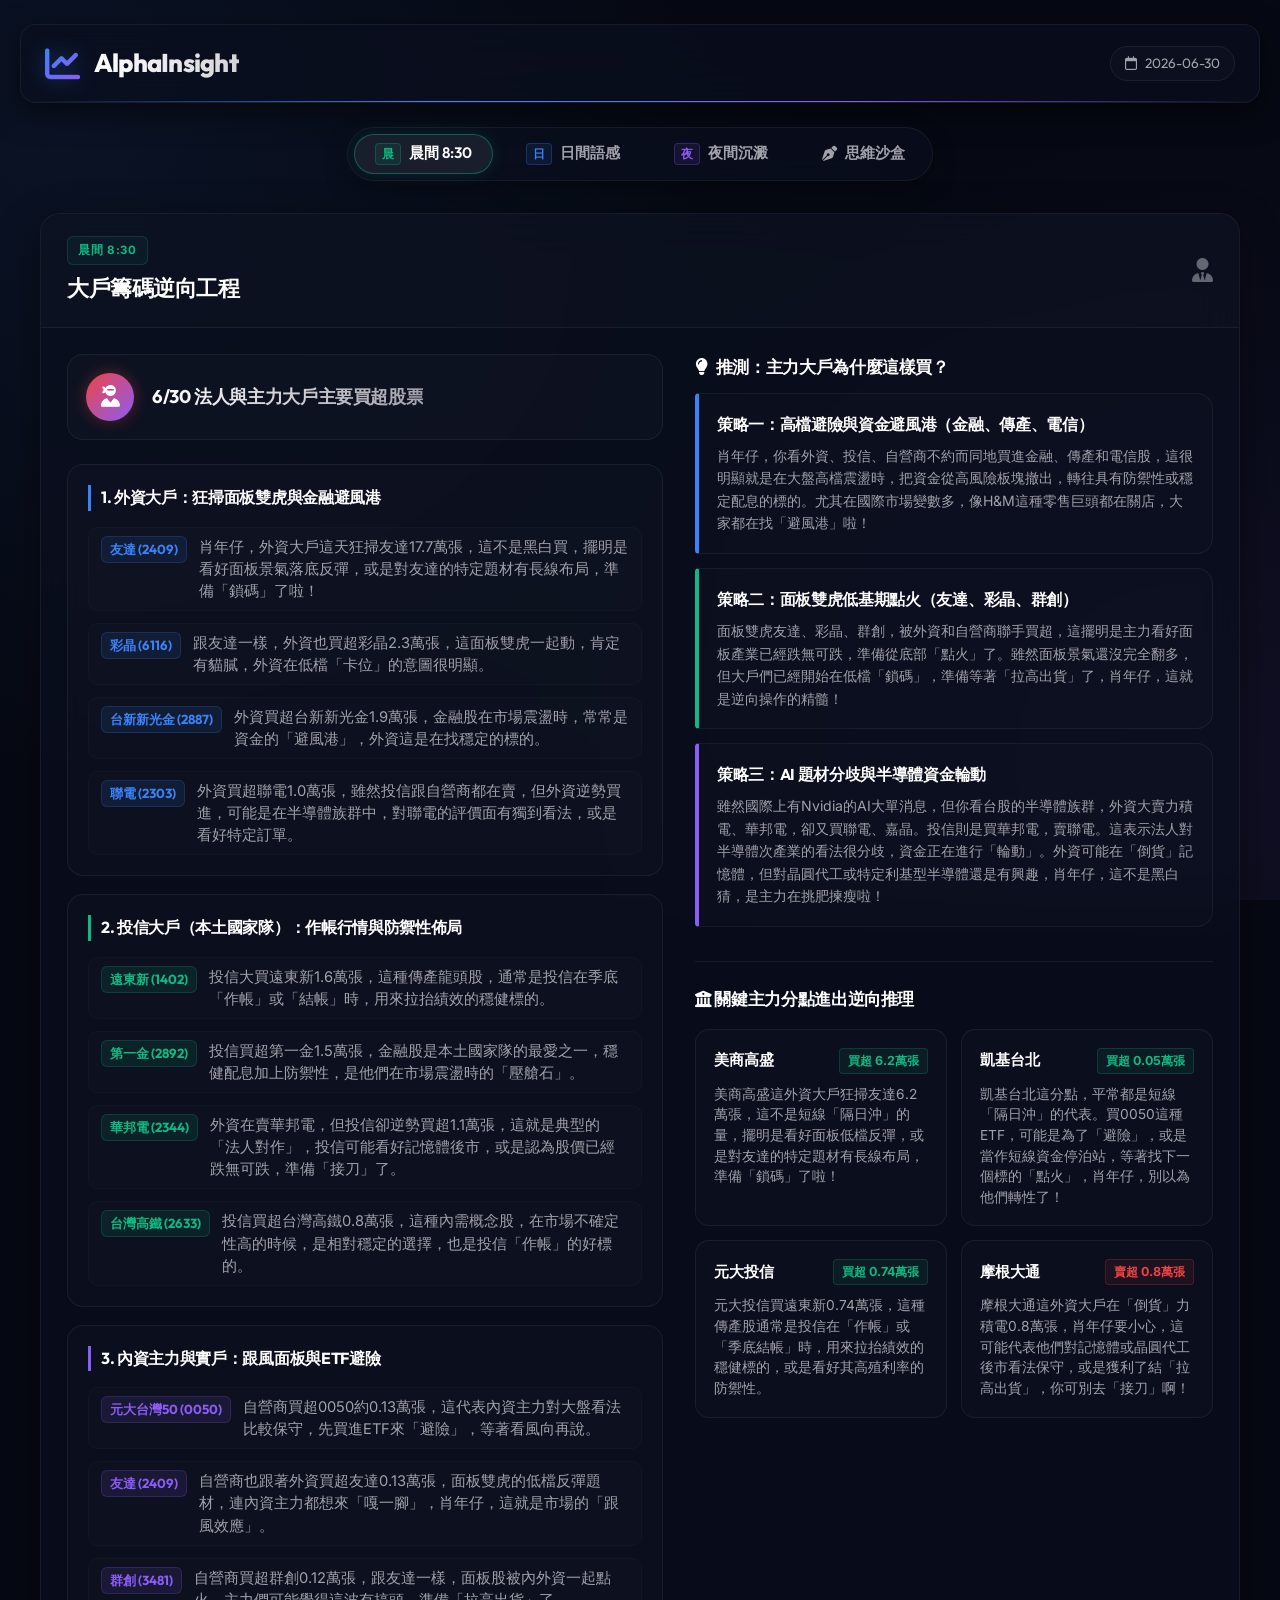
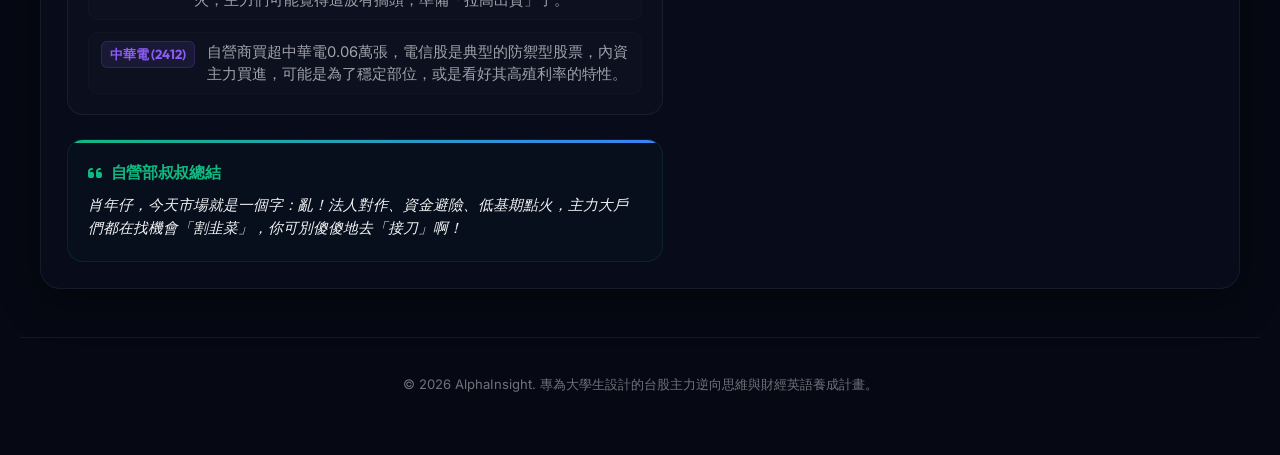
==== commit 57c09f4c: "Deploying to gh-pages from @ uni-cpu586/alphainsight@17e1a421d07ba73941ce73785cd966a56f363531 🚀" ====
--- a/index.html
+++ b/index.html
@@ -256,7 +256,7 @@
                         <!-- Panel 1: Note Editor -->
                         <div class="sandbox-panel active" id="sandbox-panel-edit">
                             <div class="sandbox-intro">
-                                請輸入財經英語重點，每行一個單字或片語（格式如：<code>go on a tear 勢不可擋</code> 或 <code>bear market - 空頭市場</code>）。資料將自動備份於瀏覽器。
+                                請輸入財經英語重點。資料將自動備份於瀏覽器。
                             </div>
                             <textarea id="sandbox-textarea" placeholder="在此記錄您的英文重點...（例如：&#10;go on a tear 勢不可擋&#10;take a hit 遭受打擊&#10;bear market 空頭市場）"></textarea>
                             <div class="sandbox-action-bar">
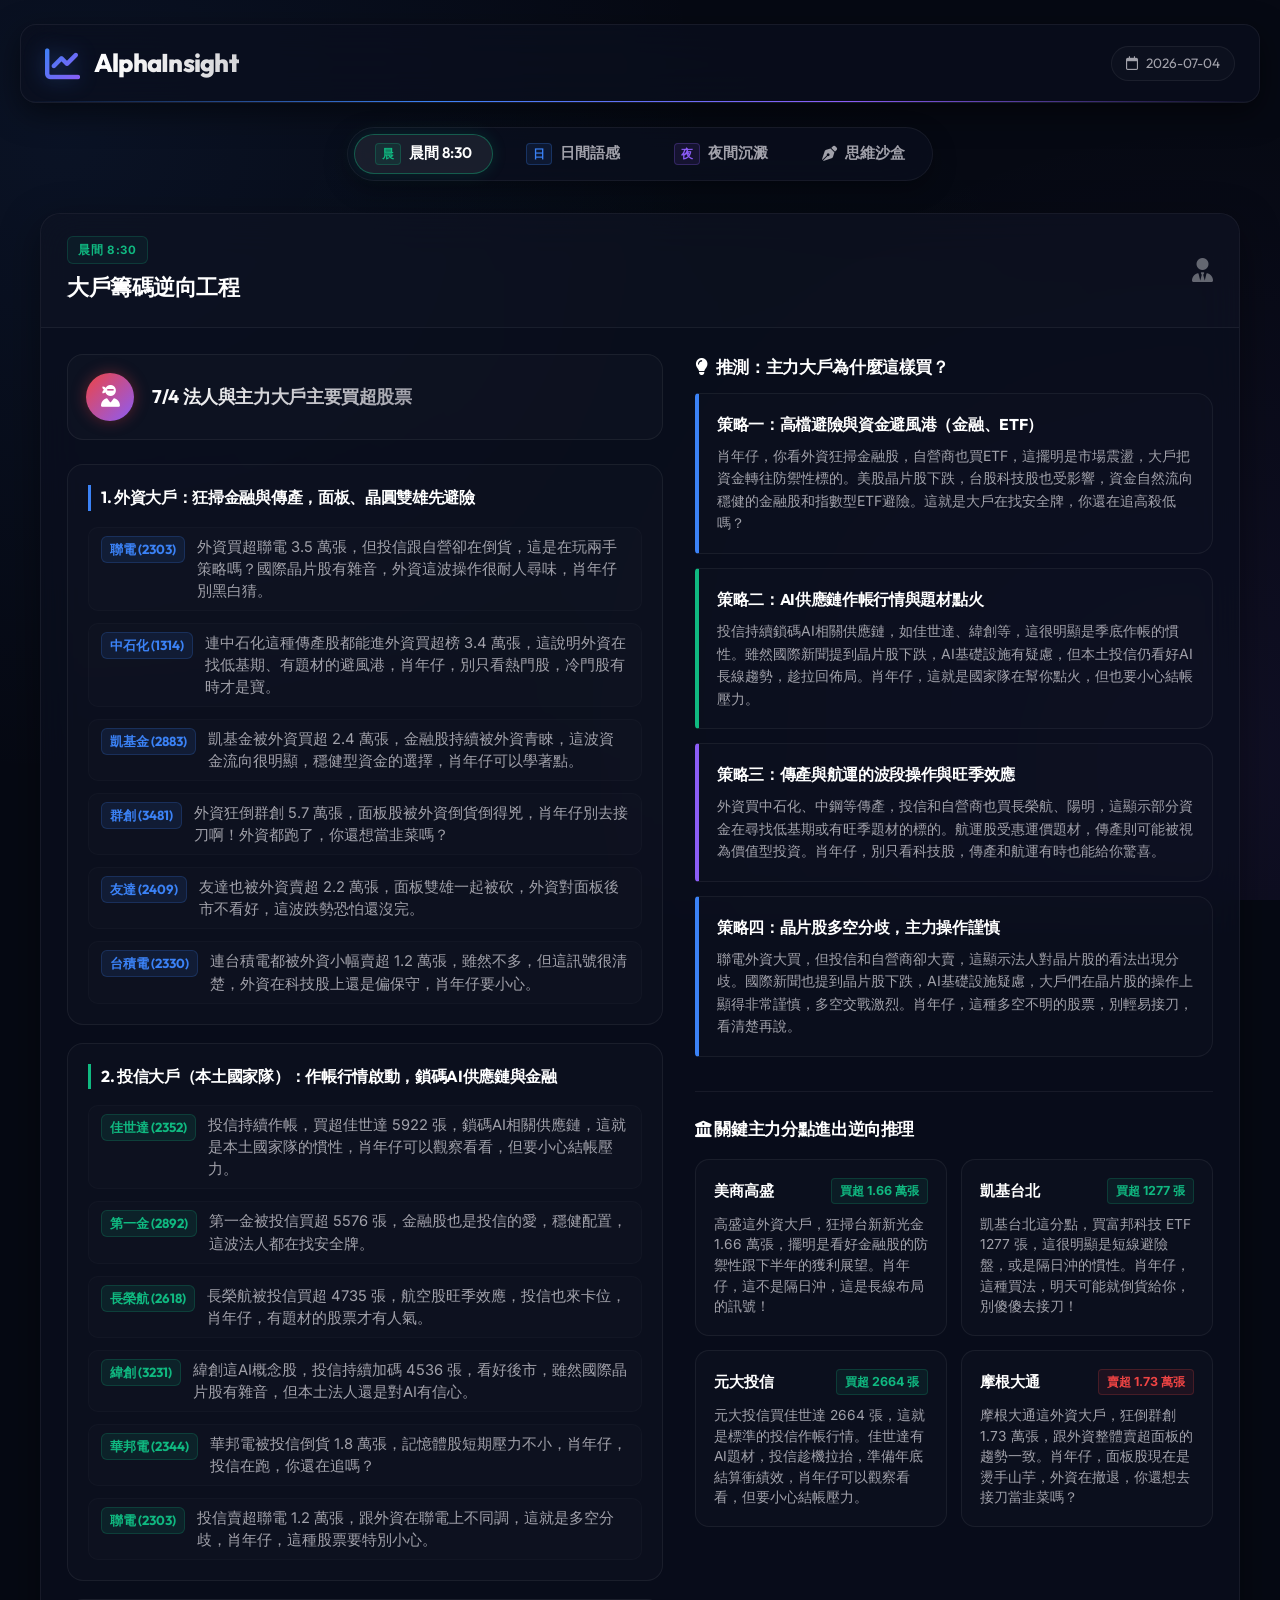
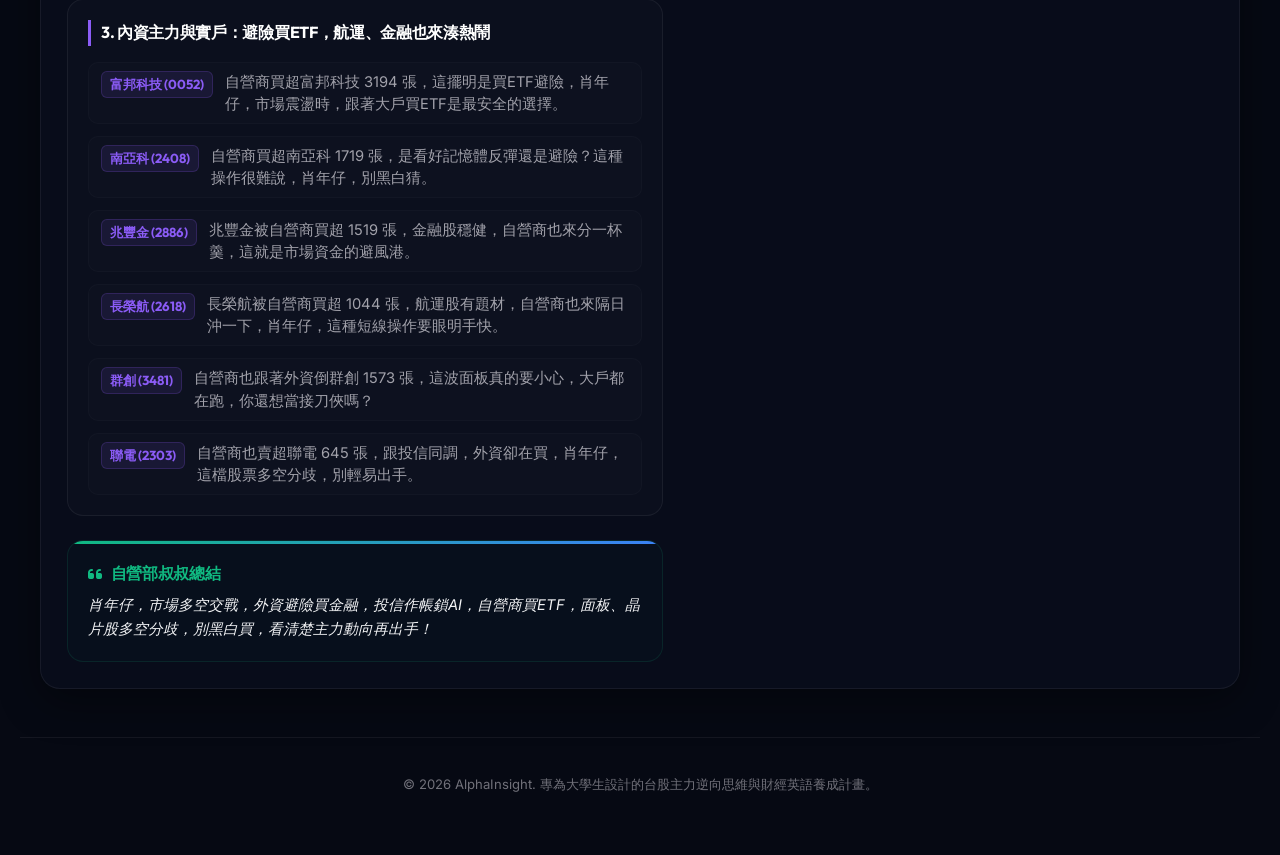
==== commit 1bdd3a97: "Deploying to gh-pages from @ uni-cpu586/alphainsight@bd92b88dc242799cf01d0559f6d8ada4e34ee00a 🚀" ====
--- a/index.html
+++ b/index.html
@@ -115,13 +115,13 @@
                     <div class="card-header">
                         <div class="card-title">
                             <span class="badge badge-night">夜間沉澱</span>
-                            <h2>跨領域大腦聯結器 (Violence Linker)</h2>
+                            <h2>跨領域大腦聯結器 (Market Linker)</h2>
                         </div>
                         <i class="fa-solid fa-brain header-card-icon"></i>
                     </div>
                     <div class="card-content">
                         <p id="linker-insight-text" class="linker-text">
-                            正在暴力聯結晨間台股大戶動作與國際科技新聞...
+                            正在深度聯結晨間台股大戶動作與國際科技新聞...
                         </p>
                     </div>
                 </section>
